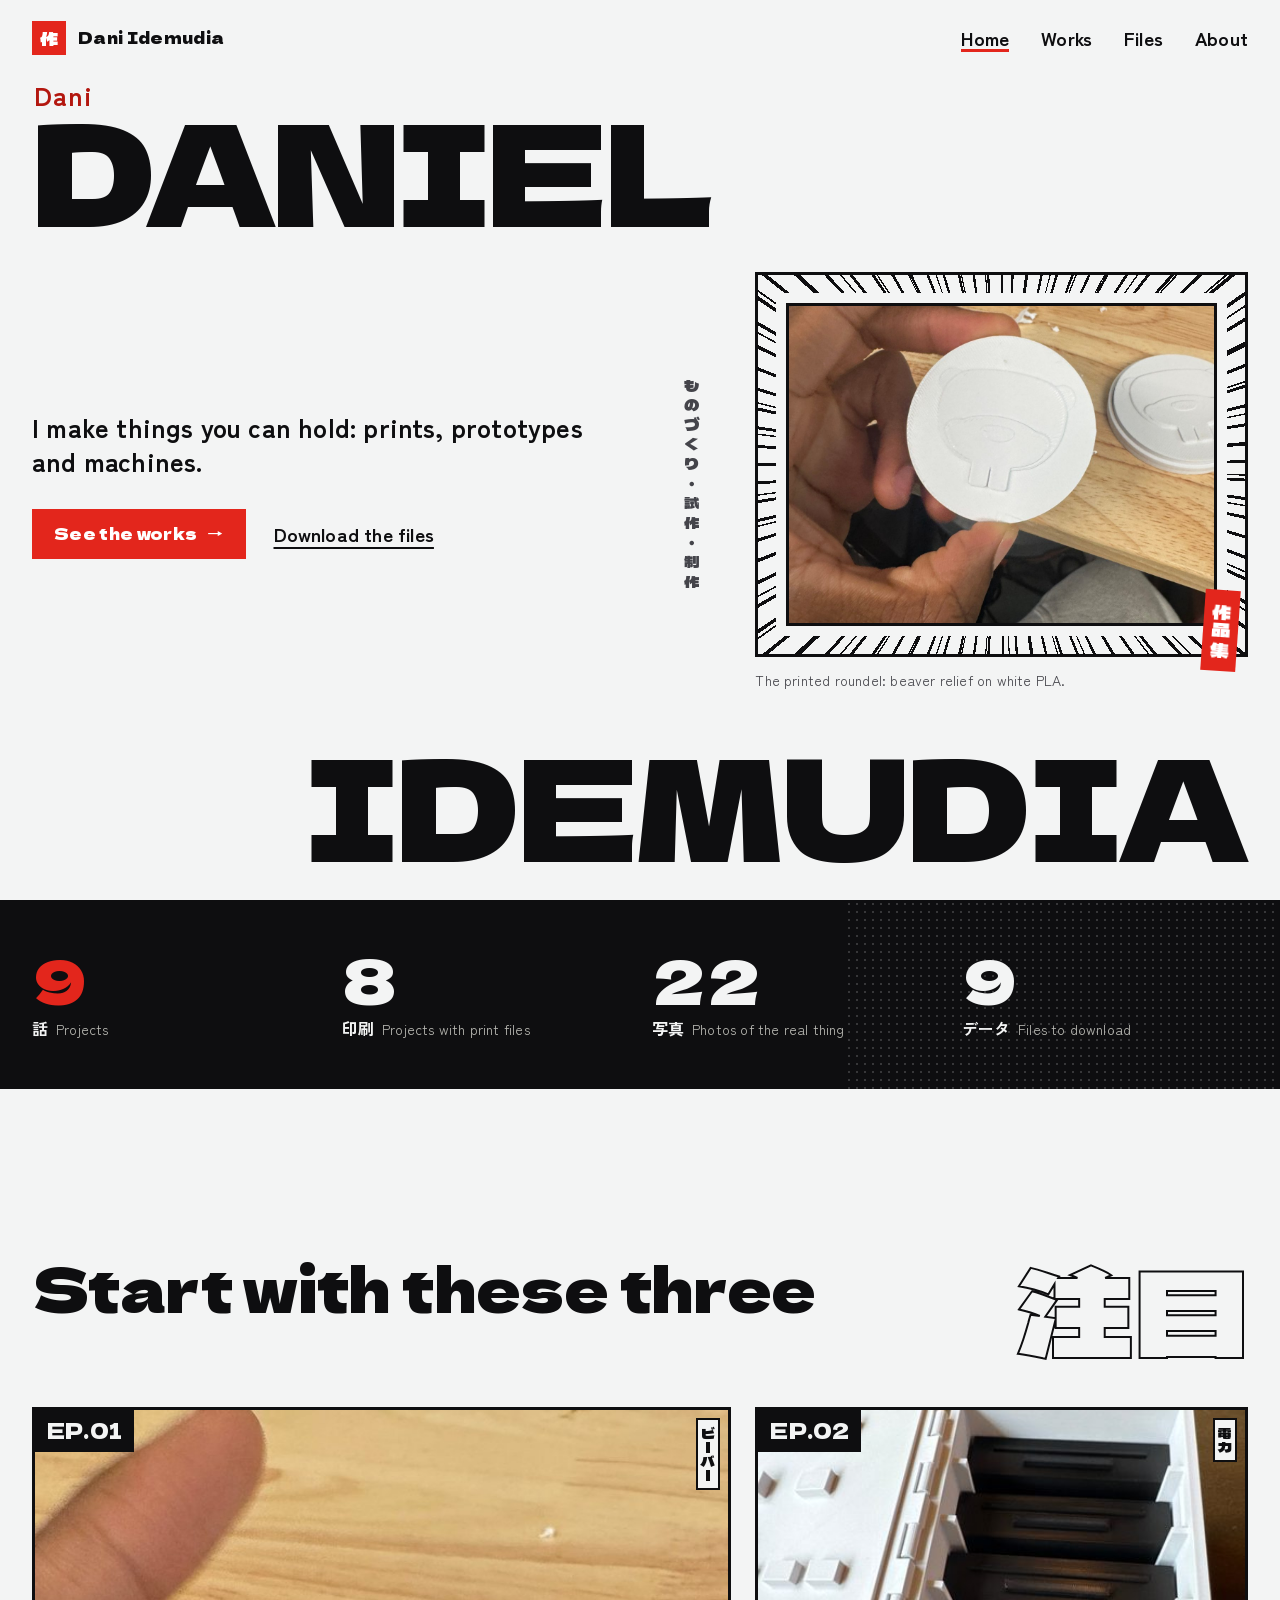
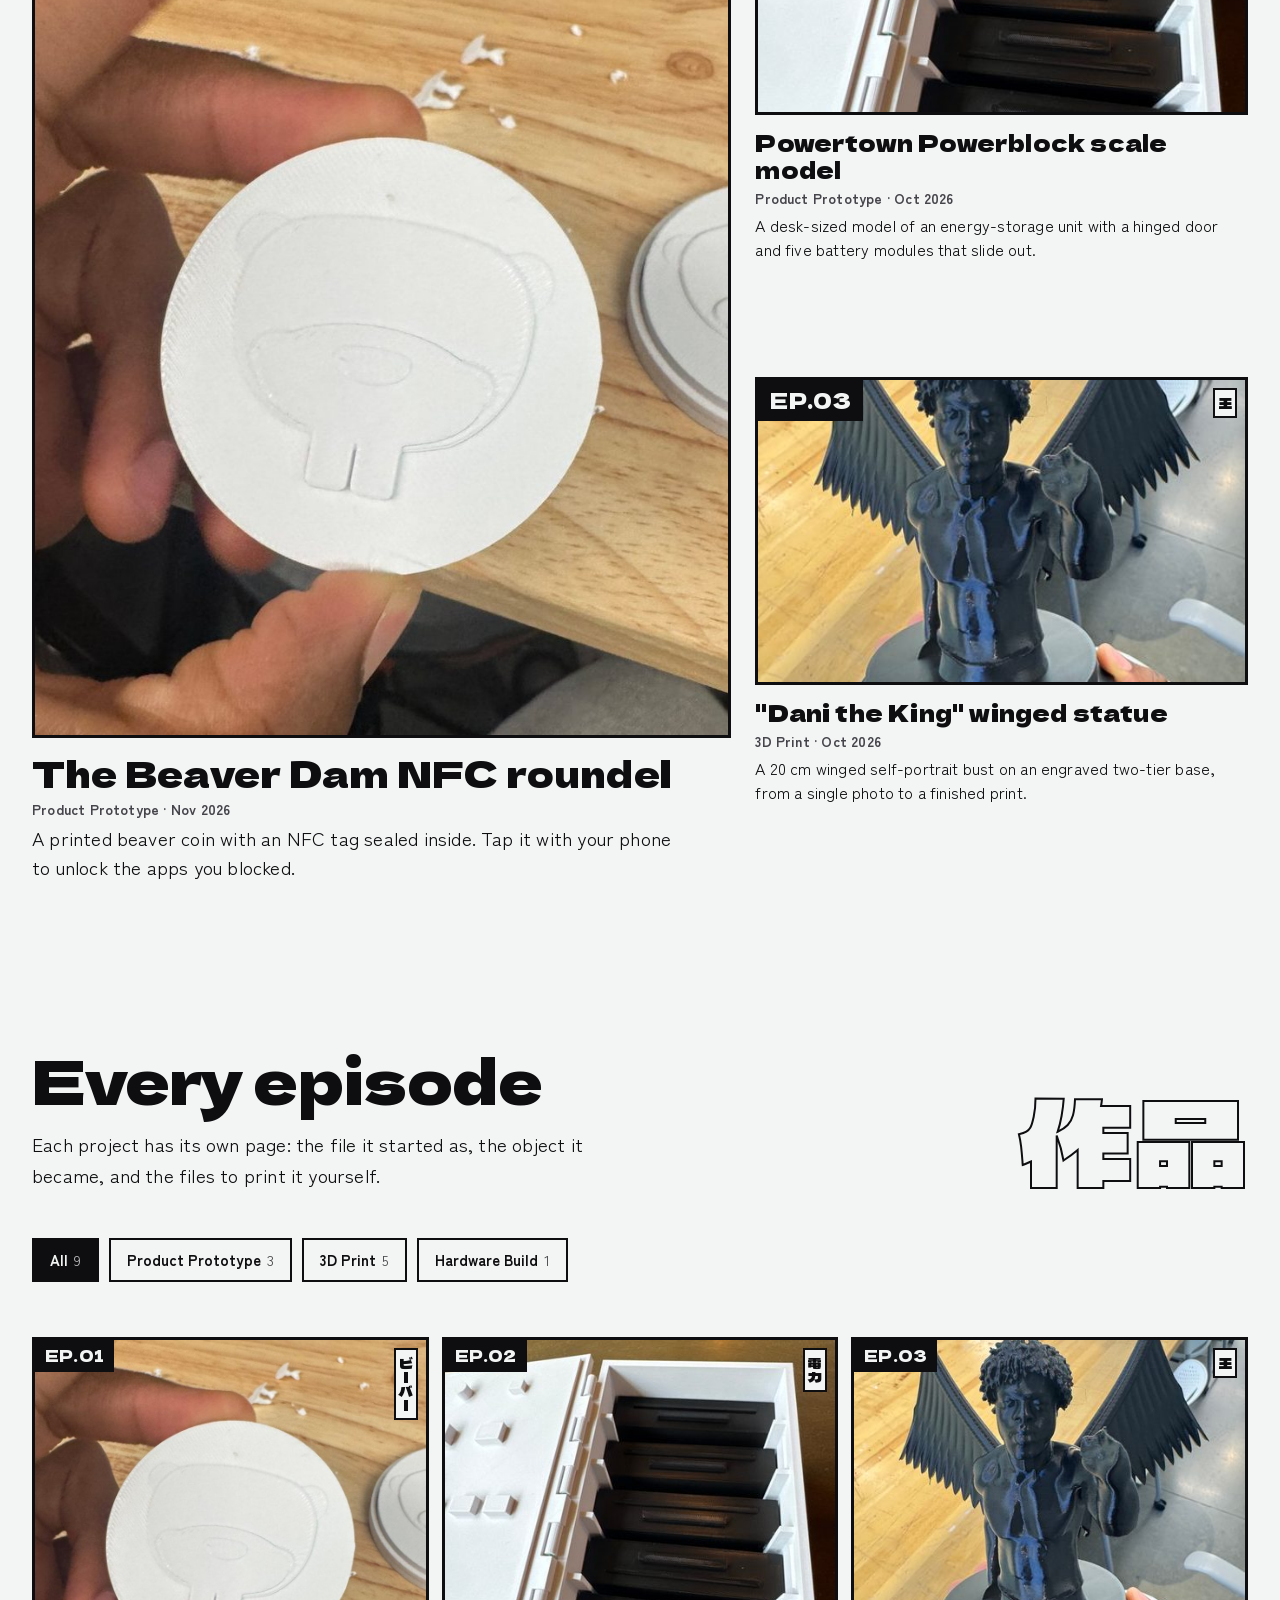
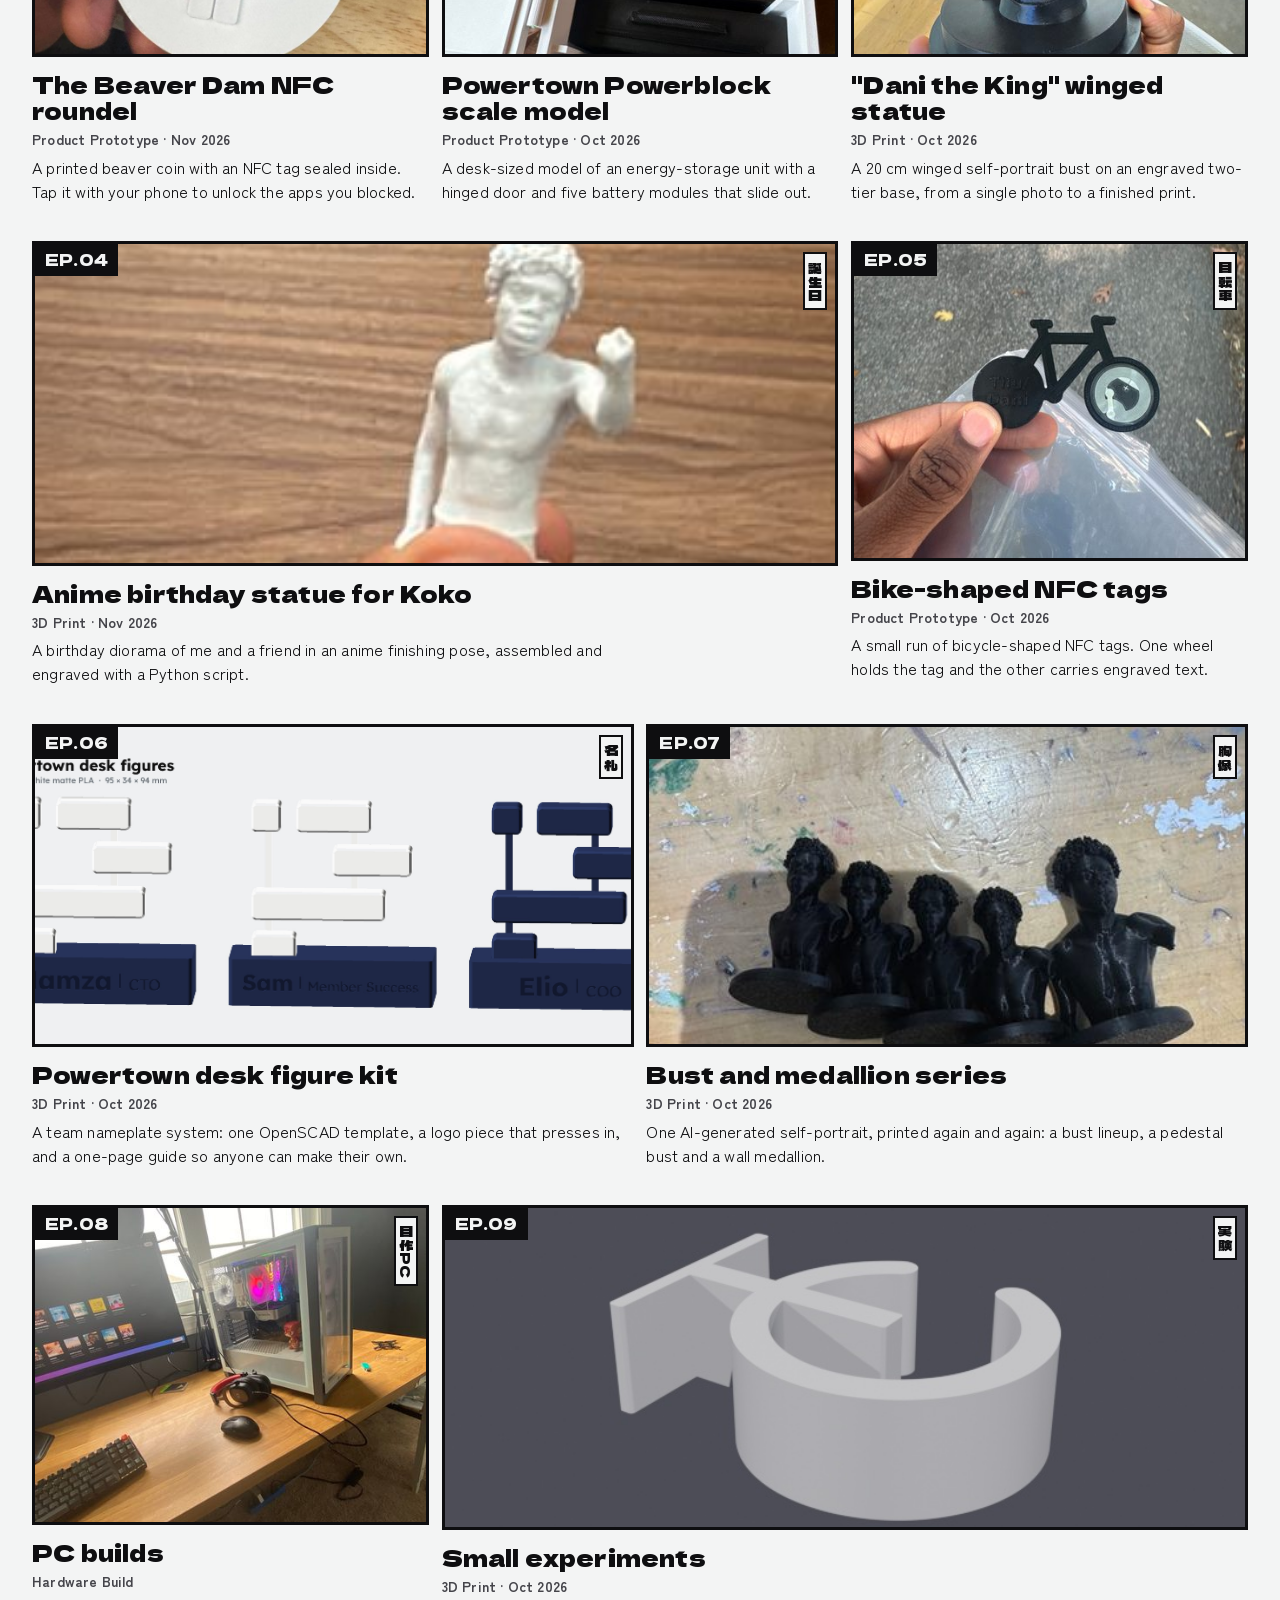
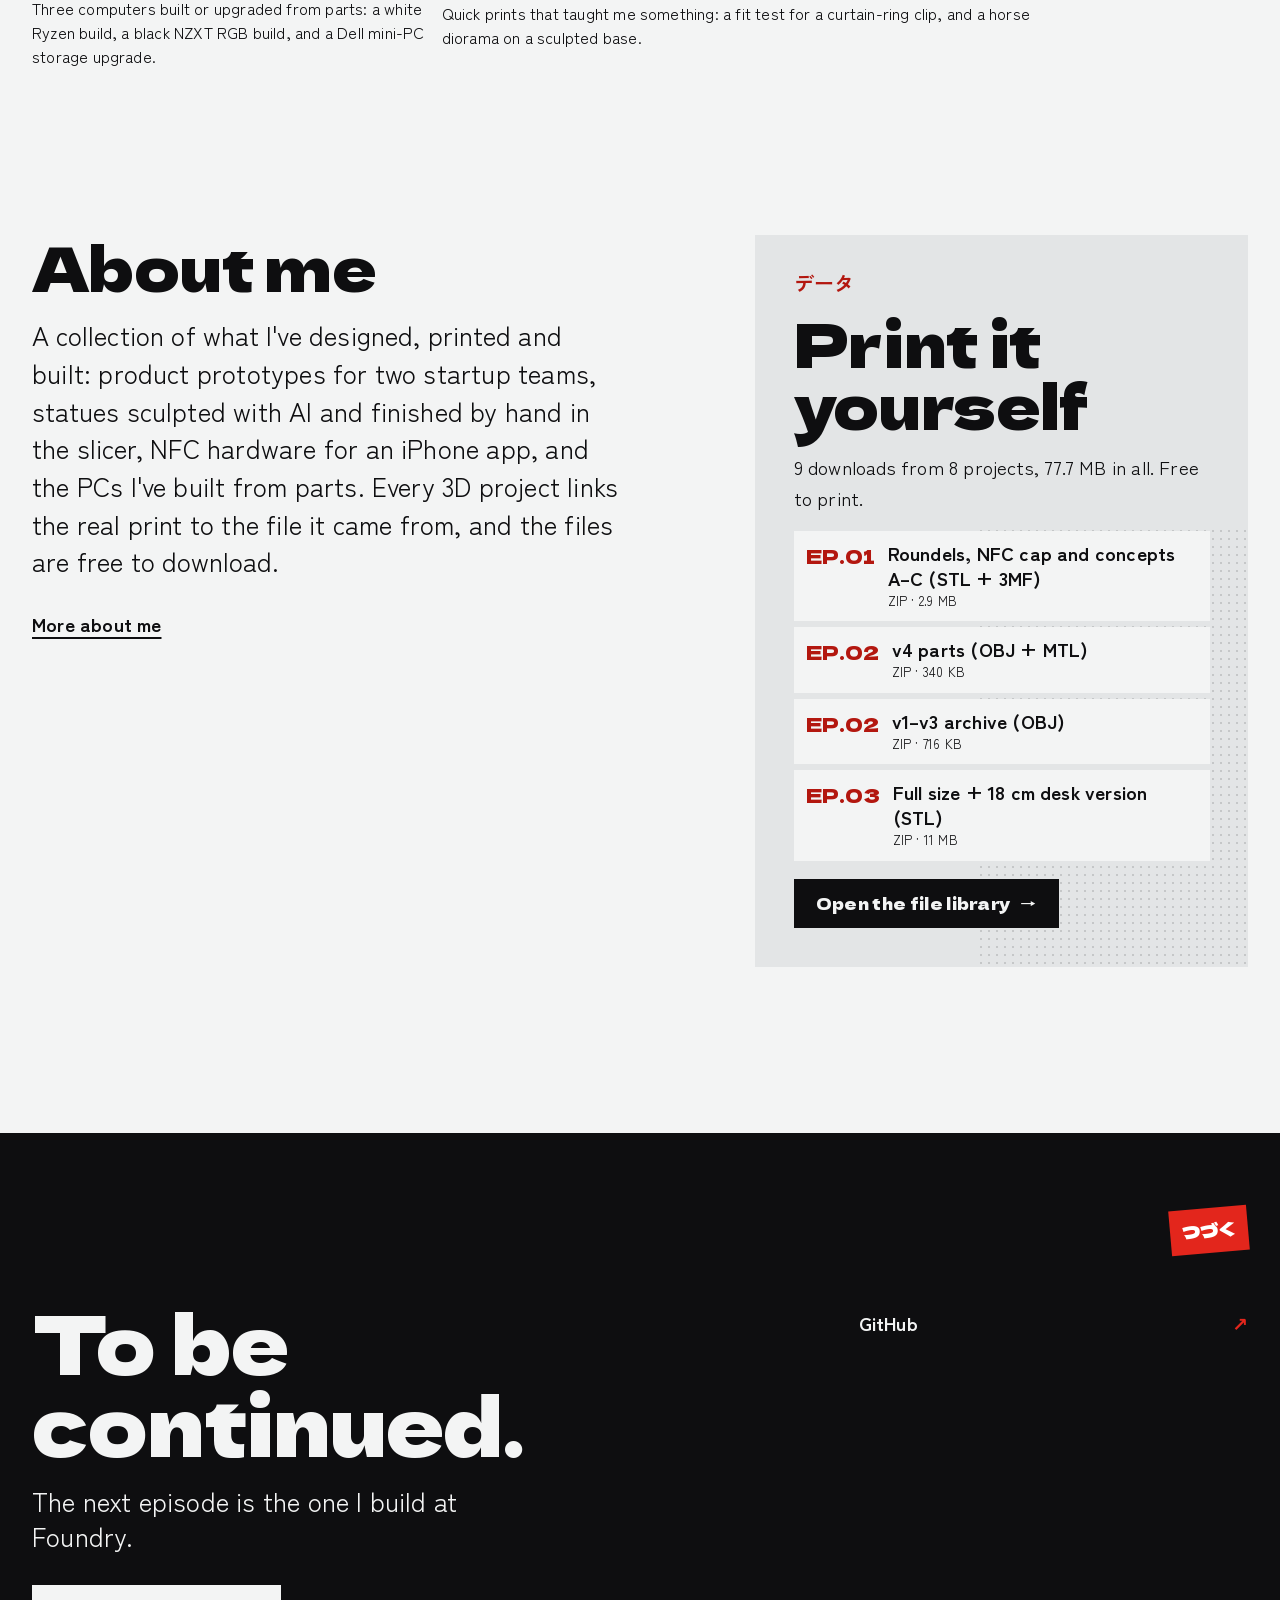
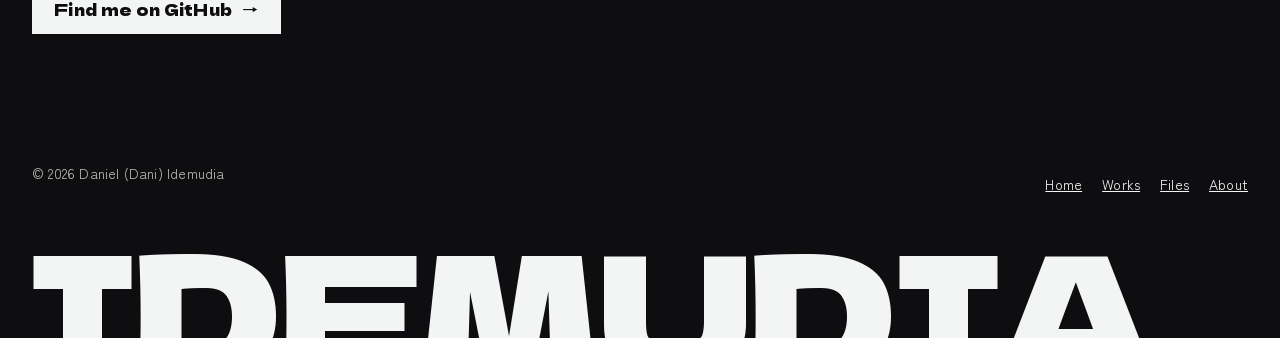
==== index.html @ a68eb62c "Publish Foundry portfolio site Co-Authored-By: Claude Opus 5.5 <noreply@anthropic.com>" ====
<!doctype html>
<html lang="en">
<head>
  <meta charset="utf-8">
  <meta name="viewport" content="width=device-width, initial-scale=1, viewport-fit=cover">
  <title>Dani Idemudia · Works</title>
  <meta name="description" content="Prototyping portfolio of Daniel (Dani) Idemudia: 3D prints, hardware builds and product prototypes, each shown from the file to the real object.">
  <meta property="og:title" content="Dani Idemudia · Works">
  <meta property="og:description" content="Prototyping portfolio of Daniel (Dani) Idemudia: 3D prints, hardware builds and product prototypes, each shown from the file to the real object.">
  <meta property="og:type" content="website">
  <meta name="theme-color" content="#0e0e10">
  <link rel="icon" href="data:image/svg+xml,%3Csvg xmlns='http://www.w3.org/2000/svg' viewBox='0 0 64 64'%3E%3Crect width='64' height='64' fill='%23e3261c'/%3E%3Ctext x='32' y='46' font-size='40' text-anchor='middle' fill='%23fff' font-family='sans-serif' font-weight='700'%3E%E4%BD%9C%3C/text%3E%3C/svg%3E">
  <link rel="preconnect" href="https://fonts.googleapis.com">
  <link rel="preconnect" href="https://fonts.gstatic.com" crossorigin>
  <link rel="stylesheet" href="https://fonts.googleapis.com/css2?family=Dela+Gothic+One&family=Zen+Kaku+Gothic+New:wght@400;700&display=swap">
  <link rel="stylesheet" href="styles.css">
  <script src="app.js" defer></script>
</head>
<body data-page="home">
  <a class="skip" href="#main">Skip to content</a>

  <header class="bar">
    <a class="bar-mark" href="./">
      <span class="bar-seal" aria-hidden="true" lang="ja">作</span>
      <span class="bar-name" data-bind="short-name">Dani Idemudia</span>
    </a>
    <nav class="bar-nav" aria-label="Main">
      <a href="./" aria-current="page">Home</a>
      <a href="./#works">Works</a>
      <a href="files.html">Files</a>
      <a href="about.html">About</a>
    </nav>
  </header>

  <main id="main">
    <section class="hero" aria-labelledby="hero-name">
      <h1 class="hero-name" id="hero-name">
        <span class="hero-line hero-line--a">Daniel (Dani)</span>
        <span class="hero-line hero-line--b">Idemudia</span>
      </h1>
      <div class="hero-stage">
        <div class="hero-copy">
          <p class="hero-tagline" data-bind="tagline">Prototyping portfolio.</p>
          <div class="hero-actions">
            <a class="btn" href="#works">See the works</a>
            <a class="link-arrow" href="files.html">Download the files</a>
          </div>
        </div>
        <p class="hero-vertical" aria-hidden="true" lang="ja">ものづくり・試作・制作</p>
        <figure class="hero-cover" hidden>
          <div class="hero-burst" aria-hidden="true"></div>
          <a class="hero-cover-frame" href="./"></a>
          <figcaption class="hero-cover-cap"></figcaption>
          <span class="hanko" aria-hidden="true" lang="ja">作品集</span>
        </figure>
      </div>
    </section>

    <section class="glance" aria-label="At a glance">
      <dl class="glance-list" data-bind="glance"></dl>
    </section>

    <section class="featured" aria-labelledby="featured-title">
      <div class="sec-head">
        <h2 class="sec-title" id="featured-title">Start with these three</h2>
        <p class="sec-jp" aria-hidden="true" lang="ja">注目</p>
      </div>
      <ol class="featured-grid" data-bind="featured"></ol>
    </section>

    <section class="works" id="works" aria-labelledby="works-title">
      <div class="sec-head">
        <h2 class="sec-title" id="works-title">Every episode</h2>
        <p class="sec-jp" aria-hidden="true" lang="ja">作品</p>
        <p class="sec-note">Each project has its own page: the file it started as, the object it became, and the files to print it yourself.</p>
      </div>
      <div class="chips" role="group" aria-label="Filter by category" data-bind="chips"></div>
      <p class="filter-status" role="status" aria-live="polite" data-bind="filter-status"></p>
      <ol class="cards" data-bind="cards"></ol>
      <noscript><p class="notice">This portfolio builds its pages from <a href="projects.json">projects.json</a> with a little JavaScript. Turn scripts on to see the work.</p></noscript>
    </section>

    <div class="teasers">
      <section class="about-teaser" aria-labelledby="about-teaser-title">
        <h2 class="sec-title" id="about-teaser-title">About me</h2>
        <p class="about-teaser-text" data-bind="intro"></p>
        <a class="link-arrow" href="about.html">More about me</a>
      </section>
      <section class="files-teaser" aria-labelledby="files-teaser-title">
        <p class="files-teaser-jp" aria-hidden="true" lang="ja">データ</p>
        <h2 class="sec-title" id="files-teaser-title">Print it yourself</h2>
        <p class="files-teaser-text" data-bind="files-summary">Every print file in one place, free to download.</p>
        <ul class="files-teaser-list" data-bind="files-sample"></ul>
        <a class="btn btn--ink" href="files.html">Open the file library</a>
      </section>
    </div>
  </main>

  <footer class="end" id="contact" aria-labelledby="end-title">
    <div class="end-top">
      <div class="end-invite">
        <h2 class="end-title" id="end-title">To be continued.</h2>
        <p class="end-line">The next episode is the one I build at Foundry.</p>
        <a class="btn btn--paper" href="about.html" data-bind="primary-contact">Say hello</a>
      </div>
      <ul class="end-links" data-bind="links"></ul>
      <span class="end-stamp" aria-hidden="true" lang="ja">つづく</span>
    </div>
    <div class="end-legal">
      <span data-bind="copyright">© Dani Idemudia</span>
      <nav class="end-nav" aria-label="Footer">
        <a href="./">Home</a>
        <a href="./#works">Works</a>
        <a href="files.html">Files</a>
        <a href="about.html">About</a>
      </nav>
    </div>
    <p class="end-name" aria-hidden="true" data-bind="end-name">IDEMUDIA</p>
  </footer>
</body>
</html>
---- styles.css ----
/* ==========================================================================
   Dani Idemudia · Works
   Manga title-card portfolio. Paper, ink, one vermilion.
   Plain CSS, no build step.
   ========================================================================== */

:root {
  color-scheme: light;

  /* Colour: one ground, one ink, one accent */
  --paper: #f3f4f4;
  --paper-2: #e3e5e6;
  --ink: #0e0e10;
  --ink-2: #44444a;
  --on-ink-2: #b9b9b3;
  --accent: #e3261c;
  --accent-deep: #b3170f;
  --on-accent: #ffffff;

  /* Type */
  --f-display: "Dela Gothic One", "Hiragino Sans", "Yu Gothic", "Noto Sans JP", system-ui, sans-serif;
  --f-text: "Zen Kaku Gothic New", "Hiragino Sans", "Yu Gothic", system-ui, -apple-system, "Segoe UI", Roboto, sans-serif;

  --s-small: 0.875rem;                                   /* 14px */
  --s-body: clamp(1.0625rem, 1rem + 0.25vw, 1.1875rem);  /* 17–19px */
  --s-lead: clamp(1.25rem, 1.1rem + 0.7vw, 1.625rem);    /* 20–26px */
  --s-head: clamp(2rem, 1.3rem + 3.2vw, 4rem);           /* 32–64px */
  --s-mono: clamp(3.5rem, 12.5vw, 15rem);                /* refined by app.js to fill the width */

  /* Space */
  --g: clamp(16px, 3vw, 32px);          /* the one pair of outer margins */
  --col-gap: clamp(12px, 2vw, 24px);
  --gutter: clamp(8px, 1vw, 14px);      /* manga panel gutter */
  --section: clamp(96px, 13vw, 200px);
  --frame: 3px solid var(--ink);
  --tone: radial-gradient(circle at center, var(--ink) 0 1.1px, transparent 1.6px) 0 0 / 7px 7px;

  --ease: cubic-bezier(.16, 1, .3, 1);
}

/* ---------- Reset ---------- */
*, *::before, *::after { box-sizing: border-box; }
html { -webkit-text-size-adjust: 100%; text-size-adjust: 100%; scroll-behavior: smooth; overflow-x: clip; }
body {
  margin: 0;
  overflow-x: clip;
  background: var(--paper);
  color: var(--ink);
  font-family: var(--f-text);
  font-size: var(--s-body);
  line-height: 1.6;
  letter-spacing: 0.01em;
  -webkit-font-smoothing: antialiased;
  text-rendering: optimizeLegibility;
}
img { display: block; max-width: 100%; height: auto; }
button { font: inherit; color: inherit; }
a { color: inherit; }
h1, h2, h3, p, figure, dl, dd, ol, ul { margin: 0; }
ol, ul { padding: 0; }
[hidden] { display: none !important; }
::selection { background: var(--accent); color: var(--on-accent); }
:focus-visible { outline: 3px solid var(--accent); outline-offset: 3px; }
:lang(ja) { font-family: var(--f-display); letter-spacing: 0; }
/* Small Japanese labels read better in the text face; Dela Gothic is for display sizes. */
.notes h2 span[lang], .story-title span[lang], .glance-item dt span[lang], .about-links-title span[lang],
.shot-tag span[lang], .gallery-title span[lang], .pager-home span[lang], .files-teaser-jp {
  font-family: var(--f-text); font-weight: 700;
}

.skip {
  position: absolute; left: var(--g); top: -100px; z-index: 50;
  background: var(--ink); color: var(--paper); padding: 12px 16px; text-decoration: none;
}
.skip:focus { top: 12px; }

/* ---------- Shared pieces ---------- */
.btn {
  display: inline-flex; align-items: center; justify-content: center; gap: 10px;
  min-height: 48px; padding: 12px 22px;
  background: var(--accent); color: var(--on-accent);
  font-family: var(--f-display); font-size: 1rem; letter-spacing: 0.02em;
  text-decoration: none; border: 0; cursor: pointer;
  transition: background-color .2s ease, transform .2s var(--ease);
}
.btn::after { content: "→"; font-family: var(--f-text); font-weight: 700; transition: transform .3s var(--ease); }
.btn:hover { background: var(--accent-deep); }
.btn:hover::after { transform: translateX(4px); }
.btn:active { transform: translateY(2px); }
.btn--paper { background: var(--paper); color: var(--ink); }
.btn--paper:hover { background: var(--accent); color: var(--on-accent); }

.link-arrow {
  display: inline-flex; align-items: center; min-height: 48px; gap: 8px;
  font-weight: 700; text-decoration: underline; text-decoration-thickness: 2px; text-underline-offset: 5px;
  transition: color .2s ease;
}
.link-arrow:hover { color: var(--accent-deep); }

/* ---------- Bar ---------- */
.bar {
  display: flex; align-items: center; justify-content: space-between; gap: 16px;
  padding: 16px var(--g);
}
.bar-mark { display: inline-flex; align-items: center; gap: 12px; text-decoration: none; min-height: 44px; }
.bar-seal {
  display: grid; place-items: center; width: 34px; height: 34px;
  background: var(--accent); color: var(--on-accent); font-size: 18px; line-height: 1;
  transition: transform .4s var(--ease);
}
.bar-mark:hover .bar-seal { transform: rotate(-8deg); }
.bar-name { font-family: var(--f-display); font-size: 1rem; letter-spacing: 0.02em; }
.bar-nav { display: flex; flex-wrap: wrap; justify-content: flex-end; gap: 0 clamp(14px, 3vw, 32px); }
.bar-nav a {
  position: relative; display: inline-flex; align-items: center; min-height: 44px;
  font-weight: 700; text-decoration: none;
}
.bar-nav a::after {
  content: ""; position: absolute; left: 0; right: 0; bottom: 8px; height: 3px; background: var(--accent);
  transform: scaleX(0); transform-origin: left; transition: transform .3s var(--ease);
}
.bar-nav a:hover::after, .bar-nav a[aria-current="page"]::after { transform: scaleX(1); }

/* ---------- Hero: the title card ---------- */
.hero {
  display: grid;
  grid-template-columns: repeat(12, minmax(0, 1fr));
  grid-template-rows: auto 1fr auto;
  column-gap: var(--col-gap);
  padding: 0 var(--g) clamp(24px, 3vw, 40px);
  min-height: calc(100svh - 76px);
  position: relative;
}
.hero-name {
  grid-column: 1 / -1;
  grid-row: 1 / 4;
  display: grid;
  grid-template-rows: subgrid;
  pointer-events: none;
  font-family: var(--f-display);
  font-weight: 400;
  font-size: var(--s-mono);
  line-height: 0.86;
  letter-spacing: -0.02em;
  text-transform: uppercase;
  white-space: nowrap;
}
.hero-line { display: block; width: max-content; }
.hero-line--a { grid-row: 1; justify-self: start; align-self: start; }
.hero-line--b { grid-row: 3; justify-self: end; align-self: end; }
/* furigana: the nickname rides above the given name, like a reading aid in manga */
.hero-name { padding-top: calc(var(--s-lead) * 1.2); }
.hero-name ruby { position: relative; display: inline-block; }
.hero-name rt {
  position: absolute; left: 0.06em; top: 0.02em; transform: translateY(-100%);
  font-family: var(--f-text); font-weight: 700; font-size: var(--s-lead);
  letter-spacing: 0.04em; text-transform: none; color: var(--accent-deep);
  line-height: 1;
}

.hero-stage {
  grid-column: 1 / -1;
  grid-row: 2;
  display: grid;
  grid-template-columns: subgrid;
  align-items: center;
  padding-block: clamp(16px, 2vw, 28px);
  position: relative;
  z-index: 1;
}
.hero-copy { grid-column: 1 / 7; display: grid; gap: 24px; align-content: center; max-width: 36rem; }
.hero-tagline { font-size: var(--s-lead); line-height: 1.3; font-weight: 700; }
.hero-intro { max-width: 34rem; }
.hero-intro:empty { display: none; }
.hero-actions { display: flex; flex-wrap: wrap; align-items: center; gap: 12px 28px; margin-top: 8px; }

.hero-vertical {
  grid-column: 7 / 8;
  justify-self: center;
  writing-mode: vertical-rl;
  font-size: clamp(14px, 1.2vw, 18px);
  letter-spacing: 0.3em;
  color: var(--ink-2);
}

.hero-cover { grid-column: 8 / 13; position: relative; margin-bottom: 40px; padding: clamp(18px, 2.4vw, 32px); max-width: calc(38svh * 4 / 3 + 64px); justify-self: end; width: 100%; }
.hero-burst {
  position: absolute; inset: 0;
  border: var(--frame);
  background:
    radial-gradient(circle at 50% 50%, var(--paper) 0 38%, transparent 38.2%),
    repeating-conic-gradient(from 3deg at 50% 50%, var(--ink) 0 0.7deg, transparent 0.7deg 4.3deg),
    repeating-conic-gradient(from 0deg at 50% 50%, var(--ink) 0 0.35deg, transparent 0.35deg 7.1deg),
    var(--paper);
}
.hero-cover-frame {
  position: relative; display: block; width: 100%; padding: 0; margin: 0;
  border: var(--frame); outline: 10px solid var(--paper);
  background: var(--paper-2); cursor: zoom-in; overflow: hidden;
  aspect-ratio: 4 / 3;
}
.hero-cover-frame img { width: 100%; height: 100%; object-fit: cover; animation: drift 18s ease-in-out infinite alternate; }
@keyframes drift { from { transform: scale(1); } to { transform: scale(1.06) translate(-1%, -1%); } }
.hero-cover-cap {
  position: absolute; left: 0; top: 100%; margin-top: 10px; max-width: calc(100% - 48px); font-size: var(--s-small); color: var(--ink-2);
  background: var(--paper); display: inline-block; padding: 2px 8px 2px 0;
}
.hanko {
  position: absolute; right: 10px; bottom: -14px;
  writing-mode: vertical-rl;
  background: var(--accent); color: var(--on-accent);
  padding: 12px 8px; font-size: clamp(16px, 1.5vw, 22px); line-height: 1;
  transform: rotate(4deg);
}

/* ---------- At a glance ---------- */
.glance { background: var(--ink); color: var(--paper); padding: clamp(28px, 4vw, 48px) var(--g); position: relative; overflow: hidden; }
.glance::after {
  content: ""; position: absolute; right: 0; top: 0; bottom: 0; width: 34%;
  background: radial-gradient(circle at center, var(--paper) 0 1px, transparent 1.5px) 0 0 / 8px 8px;
  opacity: .18; pointer-events: none;
}
.glance-list { position: relative; z-index: 1; display: grid; grid-template-columns: repeat(4, minmax(0, 1fr)); gap: 24px var(--col-gap); }
.glance-item { display: flex; flex-direction: column-reverse; justify-content: flex-end; gap: 6px; }
.glance-item dd { font-family: var(--f-display); font-size: var(--s-head); line-height: 1; font-variant-numeric: tabular-nums; }
.glance-item:first-child dd { color: var(--accent); }
.glance-item dt { font-size: var(--s-small); color: var(--on-ink-2); }
.glance-item dt span[lang] { color: var(--paper); margin-right: 8px; font-size: 1rem; }

/* ---------- Section heads (home, library, about) ---------- */
.featured, .works { padding: var(--section) var(--g) 0; }
.sec-head {
  display: grid; grid-template-columns: repeat(12, minmax(0, 1fr)); column-gap: var(--col-gap);
  align-items: end; margin-bottom: clamp(28px, 4vw, 48px);
}
.sec-title { grid-column: 1 / 9; grid-row: 1; font-family: var(--f-display); font-weight: 400; font-size: var(--s-head); line-height: 1; letter-spacing: -0.01em; }
.sec-note { grid-column: 1 / 7; grid-row: 2; margin-top: 20px; max-width: 38rem; }
.sec-jp {
  grid-column: 9 / 13; grid-row: 1 / 3; justify-self: end;
  font-size: clamp(3.5rem, 9vw, 8.5rem); line-height: .9;
  color: transparent; -webkit-text-stroke: 2px var(--ink);
}

.chips { display: flex; flex-wrap: wrap; gap: 10px; margin-bottom: 14px; }
.chip {
  min-height: 44px; padding: 8px 16px;
  background: var(--paper); border: 2px solid var(--ink); cursor: pointer;
  font-weight: 700; font-size: 0.9375rem; line-height: 1.2;
  transition: background-color .2s ease, color .2s ease, transform .2s var(--ease);
}
.chip:hover { background: var(--paper-2); }
.chip:active { transform: translateY(2px); }
.chip[aria-pressed="true"] { background: var(--ink); color: var(--paper); }
.chip-count { font-weight: 400; margin-left: 6px; opacity: .75; }
.filter-status { min-height: 1.6em; font-size: var(--s-small); color: var(--ink-2); margin-bottom: 18px; }

/* ---------- Cards: a manga page of unequal panels, every row full (spans set by app.js) ---------- */
.cards {
  list-style: none;
  display: grid; grid-template-columns: repeat(6, minmax(0, 1fr));
  gap: clamp(28px, 3vw, 40px) var(--gutter);
}
.cards > li { grid-column: span var(--c, 2); min-width: 0; }
.card-link { display: grid; gap: 14px; height: 100%; align-content: start; text-decoration: none; color: var(--ink); }
.card-frame {
  position: relative; display: block; overflow: hidden;
  border: var(--frame); background: var(--paper-2);
  aspect-ratio: calc(var(--c, 2) * 0.62) / 1;     /* equal heights across a row */
}
.card-frame img { width: 100%; height: 100%; object-fit: cover; transition: transform .6s var(--ease); }
.card-link:hover .card-frame img, .card-link:focus-visible .card-frame img { transform: scale(1.05); }
.card-ep {
  position: absolute; left: 0; top: 0; z-index: 1;
  background: var(--ink); color: var(--paper);
  font-family: var(--f-display); font-size: clamp(14px, 1.2vw, 18px); line-height: 1;
  padding: 8px 10px 9px;
  transition: background-color .2s ease;
}
.card-link:hover .card-ep, .card-link:focus-visible .card-ep { background: var(--accent); }
.card-jp {
  position: absolute; right: 8px; top: 8px; z-index: 1; writing-mode: vertical-rl;
  background: var(--paper); border: 2px solid var(--ink); padding: 6px 3px; font-size: 14px; line-height: 1;
}
.card-body { display: grid; gap: 4px; }
.card-title {
  font-family: var(--f-display); font-size: clamp(1.125rem, 0.9rem + 0.7vw, 1.5rem); line-height: 1.15;
  text-decoration: underline; text-decoration-color: transparent; text-decoration-thickness: 3px; text-underline-offset: 4px;
  transition: text-decoration-color .2s ease;
}
.card-link:hover .card-title { text-decoration-color: var(--accent); }
.card-meta { font-size: var(--s-small); color: var(--ink-2); font-weight: 700; }
.card-sum { font-size: 1rem; line-height: 1.5; max-width: 40rem; }

/* Featured: one tall panel and two stacked beside it */
.featured-grid {
  list-style: none;
  display: grid; grid-template-columns: repeat(12, minmax(0, 1fr)); grid-template-rows: auto auto;
  gap: clamp(28px, 3vw, 40px) var(--col-gap);
}
.feature--1 { grid-column: 1 / 8; grid-row: 1 / 3; }
.feature--2, .feature--3 { grid-column: 8 / 13; }
.feature .card-frame { aspect-ratio: 16 / 10; }
.feature--1 .card-link { grid-template-rows: 1fr auto; }
.feature--1 .card-frame { aspect-ratio: auto; min-height: 320px; height: 100%; }
.feature--1 .card-title { font-size: clamp(1.5rem, 1rem + 1.6vw, 2.5rem); }
.feature--1 .card-sum { font-size: var(--s-body); }
.feature .card-ep { font-size: clamp(16px, 1.6vw, 24px); padding: 10px 12px 11px; }

/* Gallery panels (project pages) */
.panels {
  list-style: none;
  display: grid;
  grid-template-columns: repeat(6, minmax(0, 1fr));
  grid-auto-rows: clamp(150px, 16vw, 240px);
  grid-auto-flow: dense;
  gap: var(--gutter);
}
.panels > li { grid-column: span var(--c, 2); grid-row: span var(--r, 1); min-width: 0; }
.tile img { width: 100%; height: 100%; object-fit: cover; transition: transform .6s var(--ease); }
.tile:hover img, .tile:focus-visible img { transform: scale(1.05); }

/* Missing image: a tone panel with the alt text, so a broken path never shows a broken icon */
.is-missing { background: var(--tone), var(--paper-2) !important; display: grid; place-items: center; }
.is-missing img { display: none; }
.missing-note {
  max-width: 80%; background: var(--paper); border: 2px solid var(--ink);
  padding: 6px 10px; font-size: 13px; line-height: 1.35; text-align: center;
}

/* ---------- Chapters ---------- */
.work { padding-bottom: var(--section); }
.chapter { padding: 0 var(--g); }
.crumb { padding: 4px var(--g) 20px; font-size: var(--s-small); color: var(--ink-2); }
.crumb a { color: var(--ink); font-weight: 700; }
.crumb a:hover { color: var(--accent-deep); }

.ch-head {
  margin-inline: calc(var(--g) * -1);
  padding: clamp(36px, 6vw, 80px) var(--g);
  background: var(--ink); color: var(--paper);
  display: grid; grid-template-columns: repeat(12, minmax(0, 1fr)); column-gap: var(--col-gap);
  position: relative; overflow: hidden;
}
/* speed lines streaking in from the right */
.ch-head::before {
  content: ""; position: absolute; inset: 0 0 0 45%;
  background:
    repeating-linear-gradient(180deg, transparent 0 11px, rgba(244,244,241,.10) 11px 12px, transparent 12px 19px, rgba(244,244,241,.06) 19px 21px, transparent 21px 37px);
  -webkit-mask: linear-gradient(90deg, transparent, #000 60%);
          mask: linear-gradient(90deg, transparent, #000 60%);
  pointer-events: none;
}
.ch-ep {
  grid-column: 1 / 10; position: relative;
  font-family: var(--f-display); font-size: clamp(3.5rem, 9vw, 8.5rem); line-height: .9; color: var(--accent);
  font-variant-numeric: tabular-nums;
}
.ch-ep span { font-size: .42em; vertical-align: .9em; margin-right: .08em; color: var(--paper); }
.ch-title {
  grid-column: 1 / 11; position: relative; margin-top: clamp(14px, 2vw, 24px);
  font-family: var(--f-display); font-weight: 400; font-size: clamp(1.625rem, 0.9rem + 3vw, 3.5rem); line-height: 1.05; letter-spacing: -0.01em;
  text-wrap: balance;
}
.ch-jp {
  grid-column: 11 / 13; grid-row: 1 / 4; justify-self: end; align-self: start; position: relative;
  writing-mode: vertical-rl; font-size: clamp(3.5rem, 8vw, 8rem); line-height: 1;
  color: transparent; -webkit-text-stroke: 1.5px var(--paper);
}
.ch-meta {
  grid-column: 1 / 11; position: relative; margin-top: clamp(24px, 3vw, 36px);
  display: flex; flex-wrap: wrap; gap: 12px clamp(24px, 4vw, 56px);
}
.ch-meta div { display: grid; gap: 2px; }
.ch-meta dt { font-size: var(--s-small); color: var(--on-ink-2); }
.ch-meta dd { font-weight: 700; }

.ch-summary {
  max-width: 44rem; margin-top: clamp(36px, 5vw, 64px);
  font-size: var(--s-lead); line-height: 1.4; font-weight: 700;
}

/* The file → the real print */
.compare {
  margin-top: clamp(36px, 5vw, 64px);
  display: grid; grid-template-columns: minmax(0, 5fr) minmax(48px, 1.2fr) minmax(0, 6fr);
  align-items: center; gap: var(--col-gap);
}
.compare--single { grid-template-columns: minmax(0, 1fr); }
.compare--single .shot { max-width: 60rem; }
.shot { position: relative; }
.shot-frame {
  display: block; width: 100%; padding: 0; margin: 0; cursor: zoom-in;
  border: var(--frame); background: var(--paper-2); overflow: hidden; aspect-ratio: 4 / 3;
}
.shot-frame img { width: 100%; height: 100%; object-fit: cover; transition: transform .6s var(--ease); }
.shot-frame:hover img { transform: scale(1.04); }
.shot--file .shot-frame { background: var(--paper-2); }
.shot-tag {
  position: absolute; left: -6px; top: -16px; z-index: 1;
  font-family: var(--f-display); font-size: clamp(14px, 1.2vw, 17px); line-height: 1;
  padding: 9px 12px 10px; background: var(--ink); color: var(--paper);
}
.shot--print .shot-tag { background: var(--accent); color: var(--on-accent); }
.shot-tag span[lang] { margin-right: 8px; }
.shot figcaption { margin-top: 12px; font-size: var(--s-small); color: var(--ink-2); }
.compare-arrow { width: 100%; max-width: 120px; justify-self: center; }
.compare-arrow svg { width: 100%; height: auto; overflow: visible; }
.compare-arrow .ar-line { stroke: var(--ink); stroke-width: 3; stroke-linecap: square; }
.compare-arrow .ar-head { fill: var(--accent); }
.compare-arrow p { text-align: center; font-size: 13px; color: var(--ink-2); margin-top: 6px; }

/* Story + notes */
.ch-body {
  margin-top: clamp(48px, 7vw, 96px);
  display: grid; grid-template-columns: repeat(12, minmax(0, 1fr)); column-gap: var(--col-gap); row-gap: 48px;
}
.story { grid-column: 1 / 8; display: grid; gap: 1.1em; max-width: 40rem; align-content: start; }
.notes { grid-column: 9 / 13; display: grid; gap: 36px; align-content: start; }
.notes h2, .story-title { font-size: 1.0625rem; font-weight: 700; margin-bottom: 12px; display: flex; align-items: baseline; gap: 10px; }
.story-title { margin-bottom: 4px; }
.notes h2 span[lang], .story-title span[lang] { color: var(--accent-deep); font-size: 1rem; }
.highlights { list-style: none; display: grid; gap: 10px; }
.highlights li { position: relative; padding-left: 22px; }
.highlights li::before { content: ""; position: absolute; left: 0; top: .62em; width: 10px; height: 10px; background: var(--accent); }
.tools { list-style: none; display: flex; flex-wrap: wrap; gap: 8px; }
.tools li { background: var(--paper-2); padding: 4px 10px; font-size: 0.9375rem; }
.files { list-style: none; display: grid; gap: 8px; }
.file {
  display: grid; grid-template-columns: minmax(0, 1fr) auto; align-items: center; gap: 2px 16px;
  min-height: 56px; padding: 10px 14px; text-decoration: none;
  background: var(--ink); color: var(--paper);
  transition: background-color .2s ease, transform .2s var(--ease);
}
.file:hover { background: var(--accent); color: var(--on-accent); }
.file:active { transform: translateY(2px); }
.file-label { font-weight: 700; line-height: 1.3; overflow-wrap: anywhere; }
.file-meta { grid-column: 1; font-size: 13px; opacity: .8; }
.file-icon { grid-column: 2; grid-row: 1 / 3; width: 22px; height: 22px; }
.file-icon path { fill: none; stroke: currentColor; stroke-width: 2.5; stroke-linecap: square; }

/* Galleries: the real print, the file */
.gallery { margin-top: clamp(64px, 9vw, 128px); }
.gallery-head { display: flex; flex-wrap: wrap; align-items: baseline; gap: 8px 20px; margin-bottom: 20px; }
.gallery-title {
  display: inline-flex; align-items: baseline; gap: 10px;
  font-family: var(--f-display); font-weight: 400; font-size: clamp(1.375rem, 1rem + 1.4vw, 2.25rem); line-height: 1.1;
  background: var(--accent); color: var(--on-accent); padding: 8px 14px 10px;
}
.gallery--file .gallery-title { background: var(--ink); color: var(--paper); }
.gallery-title span[lang] { font-size: .6em; }
.gallery-note { color: var(--ink-2); font-size: var(--s-small); }
.tile {
  position: relative; display: block; width: 100%; height: 100%; padding: 0; margin: 0;
  border: var(--frame); background: var(--paper-2); overflow: hidden; cursor: zoom-in;
}

/* Prev / next */
.pager {
  margin: clamp(80px, 10vw, 144px) var(--g) 0;
  display: grid; grid-template-columns: 1fr auto 1fr; align-items: stretch; gap: var(--gutter);
}
.pager-link {
  display: grid; gap: 6px; align-content: center; min-height: 112px; padding: 18px 22px;
  background: var(--ink); color: var(--paper); text-decoration: none;
  transition: background-color .2s ease, transform .2s var(--ease);
}
.pager-link--next { text-align: right; }
.pager-link:hover { background: var(--accent); }
.pager-link:active { transform: translateY(2px); }
.pager-link--empty { background: transparent; }
.pager-dir { font-family: var(--f-display); font-size: clamp(1.25rem, 1rem + 1vw, 2rem); line-height: 1; }
.pager-title { font-weight: 700; line-height: 1.3; }
.pager-home {
  display: grid; place-items: center; align-content: center; gap: 6px; padding: 12px 22px; min-height: 112px;
  border: var(--frame); text-decoration: none; font-weight: 700; text-align: center;
  transition: background-color .2s ease;
}
.pager-home span[lang] { font-size: 1.5rem; line-height: 1; color: var(--accent-deep); }
.pager-home:hover { background: var(--paper-2); }

/* Unknown episode */
.lost { padding: clamp(32px, 6vw, 96px) var(--g) var(--section); position: relative; overflow: hidden; }
.lost-jp {
  font-size: clamp(5rem, 18vw, 16rem); line-height: .9;
  color: transparent; -webkit-text-stroke: 2px var(--ink);
}
.lost-title { margin-top: 20px; font-family: var(--f-display); font-weight: 400; font-size: var(--s-head); line-height: 1.05; max-width: 22ch; }
.lost-text { margin: 20px 0 28px; font-size: var(--s-lead); max-width: 36rem; }
.lost-list { list-style: none; margin-top: clamp(48px, 6vw, 80px); display: grid; grid-template-columns: repeat(auto-fill, minmax(min(100%, 260px), 1fr)); gap: 8px var(--col-gap); }
.lost-list a { display: flex; gap: 12px; align-items: baseline; min-height: 44px; padding: 8px 0; font-weight: 700; text-decoration: none; }
.lost-list a span { font-family: var(--f-display); color: var(--accent-deep); }
.lost-list a:hover { color: var(--accent-deep); }

/* ---------- Page heads (files, about) ---------- */
.page-head {
  padding: clamp(24px, 4vw, 56px) var(--g) clamp(40px, 6vw, 80px);
  display: grid; grid-template-columns: repeat(12, minmax(0, 1fr)); column-gap: var(--col-gap); align-items: end;
}
.page-title { grid-column: 1 / 10; grid-row: 1; font-family: var(--f-display); font-weight: 400; font-size: clamp(2.5rem, 1.2rem + 6vw, 7rem); line-height: .95; letter-spacing: -0.02em; }
.page-jp { grid-column: 10 / 13; grid-row: 1 / 3; justify-self: end; writing-mode: vertical-rl; font-size: clamp(2.5rem, 5vw, 4.5rem); line-height: 1; color: var(--accent); }
.page-lead { grid-column: 1 / 8; grid-row: 2; margin-top: 24px; font-size: var(--s-lead); line-height: 1.4; font-weight: 700; max-width: 40rem; }

/* File library */
.library { padding-bottom: var(--section); }
.library-groups { padding: 0 var(--g); display: grid; gap: clamp(40px, 5vw, 64px); }
.lib-group {
  display: grid; grid-template-columns: repeat(12, minmax(0, 1fr)); column-gap: var(--col-gap); row-gap: 16px;
  align-items: start; padding-top: clamp(24px, 3vw, 36px);
  border-top: 6px solid var(--ink);
}
.lib-cover { grid-column: 1 / 4; grid-row: 1 / 3; position: relative; display: block; aspect-ratio: 4 / 3; border: var(--frame); overflow: hidden; background: var(--paper-2); }
.lib-cover img { width: 100%; height: 100%; object-fit: cover; transition: transform .6s var(--ease); }
.lib-group:hover .lib-cover img { transform: scale(1.05); }
.lib-text { grid-column: 4 / 8; }
.lib-title { font-family: var(--f-display); font-weight: 400; font-size: clamp(1.25rem, 1rem + 0.8vw, 1.875rem); line-height: 1.1; text-wrap: balance; }
.lib-title a { text-decoration: none; }
.lib-title a:hover { color: var(--accent-deep); text-decoration: underline; text-decoration-thickness: 3px; text-underline-offset: 4px; }
.lib-meta { margin-top: 8px; font-size: var(--s-small); color: var(--ink-2); font-weight: 700; }
.lib-files { grid-column: 8 / 13; grid-row: 1 / 3; }

/* Home teasers: about + files */
.teasers {
  padding: var(--section) var(--g) var(--section);
  display: grid; grid-template-columns: repeat(12, minmax(0, 1fr)); column-gap: var(--col-gap); row-gap: 64px;
}
.about-teaser .sec-title, .files-teaser .sec-title { grid-column: auto; grid-row: auto; padding-right: 0; }
.files-teaser .btn { max-width: 100%; }
.about-teaser { grid-column: 1 / 7; display: grid; gap: 20px; align-content: start; justify-items: start; }
.about-teaser-text { font-size: var(--s-lead); line-height: 1.45; max-width: 38rem; }
.files-teaser {
  grid-column: 8 / 13; position: relative; display: grid; gap: 18px; align-content: start; justify-items: start;
  background: var(--paper-2); padding: clamp(24px, 3vw, 40px); overflow: hidden;
}
.files-teaser::before {
  content: ""; position: absolute; right: 0; bottom: 0; width: 55%; height: 60%;
  background: radial-gradient(circle at center, var(--ink) 0 1px, transparent 1.5px) 0 0 / 8px 8px;
  opacity: .14; pointer-events: none;
}
.files-teaser > * { position: relative; }
.files-teaser-jp { font-size: 1.25rem; color: var(--accent-deep); line-height: 1; }
.files-teaser-text { max-width: 30rem; }
.files-teaser-list { list-style: none; width: 100%; display: grid; gap: 6px; }
.files-teaser-list a {
  display: grid; grid-template-columns: auto minmax(0, 1fr); column-gap: 12px; padding: 10px 12px;
  background: var(--paper); text-decoration: none; transition: background-color .2s ease, color .2s ease;
}
.files-teaser-list a:hover { background: var(--ink); color: var(--paper); }
.fts-ep { font-family: var(--f-display); grid-row: 1 / 3; color: var(--accent-deep); }
.files-teaser-list a:hover .fts-ep { color: var(--accent); }
.fts-label { font-weight: 700; line-height: 1.3; overflow-wrap: anywhere; }
.fts-meta { font-size: 13px; }
.btn--ink { background: var(--ink); color: var(--paper); }
.btn--ink:hover { background: var(--accent); color: var(--on-accent); }

/* About page */
.about { padding-bottom: 0; }
.about-work { padding: 0 var(--g) clamp(64px, 8vw, 120px); }
.about-work-more { margin-top: 24px; }
.about-body {
  padding: 0 var(--g) clamp(64px, 8vw, 120px);
  display: grid; grid-template-columns: repeat(12, minmax(0, 1fr)); column-gap: var(--col-gap); row-gap: 48px;
}
.about-text { grid-column: 1 / 8; display: grid; gap: 28px; align-content: start; }
.about-text > p { font-size: var(--s-lead); line-height: 1.5; max-width: 40rem; }
.about-links { grid-column: 9 / 13; }
.about-links-title { display: flex; gap: 10px; align-items: baseline; font-size: 1.0625rem; font-weight: 700; margin-bottom: 12px; }
.about-links-title span[lang] { color: var(--accent-deep); font-size: 1rem; }
.about-links ul { list-style: none; display: grid; gap: 8px; }
.about-links a {
  display: flex; justify-content: space-between; align-items: center; min-height: 56px; padding: 10px 16px;
  background: var(--ink); color: var(--paper); font-weight: 700; text-decoration: none;
  transition: background-color .2s ease;
}
.about-links a::after { content: "↗"; color: var(--accent); transition: color .2s ease; }
.about-links a:hover { background: var(--accent); }
.about-links a:hover::after { color: var(--paper); }

.notice { padding: var(--section) var(--g); max-width: 44rem; font-size: var(--s-lead); }

/* ---------- Footer: to be continued ---------- */
.end { background: var(--ink); color: var(--paper); overflow: hidden; padding: var(--section) var(--g) 0; position: relative; }
.end-top {
  display: grid; grid-template-columns: repeat(12, minmax(0, 1fr)); column-gap: var(--col-gap); row-gap: 48px;
  position: relative;
}
.end-invite { grid-column: 1 / 8; display: grid; gap: 20px; justify-items: start; }
.end-title { font-family: var(--f-display); font-weight: 400; font-size: clamp(2.5rem, 1.5rem + 4.5vw, 5.5rem); line-height: 1; letter-spacing: -0.01em; }
.end-line { font-size: var(--s-lead); line-height: 1.35; max-width: 30rem; color: var(--paper); }
.end-invite .btn { margin-top: 12px; }
.end-links { grid-column: 9 / 13; list-style: none; display: grid; gap: 4px; align-content: start; }
.end-links a {
  display: flex; align-items: center; justify-content: space-between; gap: 12px; min-height: 48px;
  font-size: var(--s-body); font-weight: 700; text-decoration: none;
  transition: color .2s ease, padding .3s var(--ease);
}
.end-links a::after { content: "↗"; color: var(--accent); }
.end-links a:hover { color: var(--accent); }
.end-stamp {
  position: absolute; right: 0; top: calc(var(--section) * -0.55);
  background: var(--accent); color: var(--on-accent); padding: 8px 12px; font-size: 18px; transform: rotate(-5deg);
}
.end-legal {
  display: flex; flex-wrap: wrap; justify-content: space-between; gap: 8px 24px;
  margin-top: clamp(72px, 10vw, 140px); font-size: var(--s-small); color: var(--on-ink-2); position: relative; z-index: 1;
}
.end-legal a { color: var(--paper); min-height: 44px; display: inline-flex; align-items: center; }
.end-nav { display: flex; flex-wrap: wrap; gap: 4px 20px; }
.end-name {
  font-family: var(--f-display); font-size: calc((100vw - 2 * var(--g)) / 7.2); line-height: .8; white-space: nowrap; text-transform: uppercase;
  letter-spacing: -0.03em; margin-left: -0.03em;
  transform: translateY(26%); margin-top: -0.02em;
  color: var(--paper);
  user-select: none;
}

/* ---------- Lightbox ---------- */
.lb {
  width: 100vw; height: 100dvh; max-width: none; max-height: none; margin: 0; padding: 0; border: 0;
  background: var(--ink); color: var(--paper);
  overscroll-behavior: contain;
}
.lb::backdrop { background: var(--ink); }
.lb[open] { animation: lb-in .35s var(--ease); }
@keyframes lb-in { from { opacity: 0; } to { opacity: 1; } }
.lb-inner { height: 100%; display: grid; grid-template-rows: auto minmax(0, 1fr) auto; padding: 12px var(--g) 16px; gap: 12px; }
.lb-top { display: flex; align-items: center; justify-content: space-between; gap: 16px; }
.lb-count { font-family: var(--f-display); font-size: 1rem; font-variant-numeric: tabular-nums; }
.lb-figure { min-height: 0; display: grid; grid-template-rows: minmax(0, 1fr) auto; gap: 14px; touch-action: pan-y; }
.lb-img { width: 100%; height: 100%; object-fit: contain; min-height: 0; user-select: none; -webkit-user-drag: none; }
.lb-img.is-swapping { animation: lb-swap .3s var(--ease); }
@keyframes lb-swap { from { opacity: 0; transform: translateX(calc(var(--dir, 1) * 24px)); } to { opacity: 1; transform: none; } }
.lb-cap { display: flex; flex-wrap: wrap; align-items: baseline; gap: 6px 12px; max-width: 60rem; }
.lb-tag { font-family: var(--f-display); font-size: 14px; background: var(--accent); color: var(--on-accent); padding: 4px 8px; }
.lb-tag:empty { display: none; }
.lb-tag[data-kind="file"] { background: var(--paper); color: var(--ink); }
.lb-nav { display: flex; justify-content: space-between; gap: 12px; }
.lb-btn {
  display: grid; place-items: center; width: 52px; height: 52px; padding: 0; cursor: pointer;
  background: transparent; border: 2px solid var(--paper); color: var(--paper);
  transition: background-color .2s ease, color .2s ease, transform .2s var(--ease);
}
.lb-btn:hover { background: var(--paper); color: var(--ink); }
.lb-btn:active { transform: scale(.94); }
.lb-btn svg { width: 22px; height: 22px; }
.lb-btn path { fill: none; stroke: currentColor; stroke-width: 2.5; stroke-linecap: square; }
.lb-btn[disabled] { opacity: .3; cursor: default; }
html.lb-open { overflow: hidden; }

/* ---------- Motion (added by app.js only when motion is welcome) ---------- */
.js-motion .hero-line--a { animation: slide-l .9s var(--ease) both; }
.js-motion .hero-line--b { animation: slide-r .9s var(--ease) .12s both; }
.js-motion .hero-copy > * { animation: rise .8s var(--ease) both; }
.js-motion .hero-copy > :nth-child(2) { animation-delay: .28s; }
.js-motion .hero-copy > :nth-child(3) { animation-delay: .36s; }
.js-motion .hero-copy > :nth-child(1) { animation-delay: .2s; }
.js-motion .hero-cover { animation: rise .9s var(--ease) .3s both; }
.js-motion .hanko { animation: stamp .5s cubic-bezier(.5, 0, .75, 0) .9s both; }
@keyframes slide-l { from { opacity: 0; transform: translateX(-6vw); } to { opacity: 1; transform: none; } }
@keyframes slide-r { from { opacity: 0; transform: translateX(6vw); } to { opacity: 1; transform: none; } }
@keyframes rise { from { opacity: 0; transform: translateY(24px); } to { opacity: 1; transform: none; } }
@keyframes stamp { from { opacity: 0; transform: rotate(4deg) scale(1.8); } to { opacity: 1; transform: rotate(4deg) scale(1); } }

.js-motion [data-reveal] {
  opacity: 0; transform: translateY(24px);
  transition: opacity .8s var(--ease), transform .8s var(--ease);
  transition-delay: calc(var(--i, 0) * 80ms);
}
/* The wipe clips the child, not the observed element: IntersectionObserver honours clip-path. */
.js-motion [data-reveal="wipe"] { opacity: 1; transform: none; transition: none; }
.js-motion [data-reveal="wipe"] > * {
  clip-path: inset(100% 0 0 0);
  transition: clip-path 1.1s var(--ease);
  transition-delay: calc(var(--i, 0) * 70ms);
}
.js-motion [data-reveal].is-in { opacity: 1; transform: none; }
.js-motion [data-reveal="wipe"].is-in > * { clip-path: inset(0 0 0 0); }

@media (prefers-reduced-motion: reduce) {
  html { scroll-behavior: auto; }
  *, *::before, *::after { animation: none !important; transition-duration: .01ms !important; transition-delay: 0s !important; }
  [data-reveal], [data-reveal] > * { opacity: 1 !important; transform: none !important; clip-path: none !important; }
}

/* ---------- Tablet ---------- */
@media (max-width: 1000px) {
  .hero-copy { grid-column: 1 / 7; }
  .hero-vertical { display: none; }
  .hero-cover { grid-column: 7 / 13; }
  .glance-list { grid-template-columns: repeat(2, minmax(0, 1fr)); }
  .story { grid-column: 1 / 8; }
  .notes { grid-column: 8 / 13; }
  .lib-cover { grid-column: 1 / 5; }
  .lib-text { grid-column: 5 / 13; }
  .lib-files { grid-column: 5 / 13; grid-row: 2; }
  .about-teaser { grid-column: 1 / -1; }
  .files-teaser { grid-column: 1 / -1; }
}

/* ---------- Phone ---------- */
@media (max-width: 759px) {
  .hero { display: flex; flex-direction: column; min-height: 0; }
  .hero-name { display: block; padding-top: 8px; }
  .hero-line--b { margin-left: auto; }
  .hero-stage { display: flex; flex-direction: column; gap: 36px; padding-block: 28px 8px; }
  .hero-copy { gap: 18px; }
  .hero-cover { padding: 14px; }
  .hanko { right: 8px; }

  .bar { align-items: flex-start; padding-block: 12px; }
  .bar-name { display: none; }
  .bar-nav { gap: 0 18px; }
  .bar-nav a { font-size: 0.9375rem; }

  .sec-head { display: block; position: relative; }
  .sec-jp { position: absolute; right: 0; top: 0; writing-mode: vertical-rl; white-space: nowrap; font-size: 2.75rem; -webkit-text-stroke-width: 1.5px; }
  .sec-title, .sec-note { padding-right: 3.5rem; }

  .featured-grid { display: grid; grid-template-columns: minmax(0, 1fr); }
  .feature--1, .feature--2, .feature--3 { grid-column: 1 / -1; grid-row: auto; }
  .feature--1 .card-frame { aspect-ratio: 4 / 3; min-height: 0; height: auto; }
  .cards { grid-template-columns: minmax(0, 1fr); gap: 36px; }
  .cards > li { grid-column: 1 / -1; }
  .cards .card-frame { aspect-ratio: 16 / 10; }

  .panels { grid-template-columns: repeat(2, minmax(0, 1fr)); grid-auto-rows: 42vw; }
  .panels > li { grid-column: span var(--cm, 1); grid-row: span var(--rm, 1); }

  .pager { grid-template-columns: 1fr 1fr; }
  .pager-home { grid-column: 1 / -1; grid-row: 2; min-height: 64px; display: flex; gap: 10px; }
  .pager-link { min-height: 96px; padding: 14px 16px; }

  .page-head { display: block; position: relative; }
  .page-jp { position: absolute; right: calc(var(--g) + 6px); top: clamp(24px, 4vw, 56px); font-size: 2rem; }
  .page-title { padding-right: 3rem; }
  .lib-group { grid-template-columns: minmax(0, 1fr); }
  .lib-cover, .lib-text, .lib-files { grid-column: 1 / -1; grid-row: auto; }
  .lib-cover { aspect-ratio: 16 / 9; }
  .teasers { grid-template-columns: minmax(0, 1fr); }
  .about-body { grid-template-columns: minmax(0, 1fr); }
  .about-text, .about-links { grid-column: 1 / -1; }

  .ch-head { display: block; }
  .ch-jp { position: absolute; right: var(--g); top: 40px; writing-mode: horizontal-tb; font-size: 2rem; -webkit-text-stroke-width: 1.2px; }
  .ch-ep { padding-right: 8.5rem; }
  .compare { grid-template-columns: minmax(0, 1fr); gap: 28px; }
  .compare-arrow { max-width: 72px; transform: rotate(90deg); margin-block: -8px; }
  .compare-arrow p { display: none; }

  .ch-body { display: grid; grid-template-columns: minmax(0, 1fr); }
  .story, .notes { grid-column: 1 / -1; }

  .end-top { display: grid; grid-template-columns: minmax(0, 1fr); }
  .end-invite, .end-links { grid-column: 1 / -1; }
  .end-legal { flex-direction: column-reverse; }
  .end-invite .btn { width: 100%; }
  .end-stamp { top: calc(var(--section) * -0.6); }
}
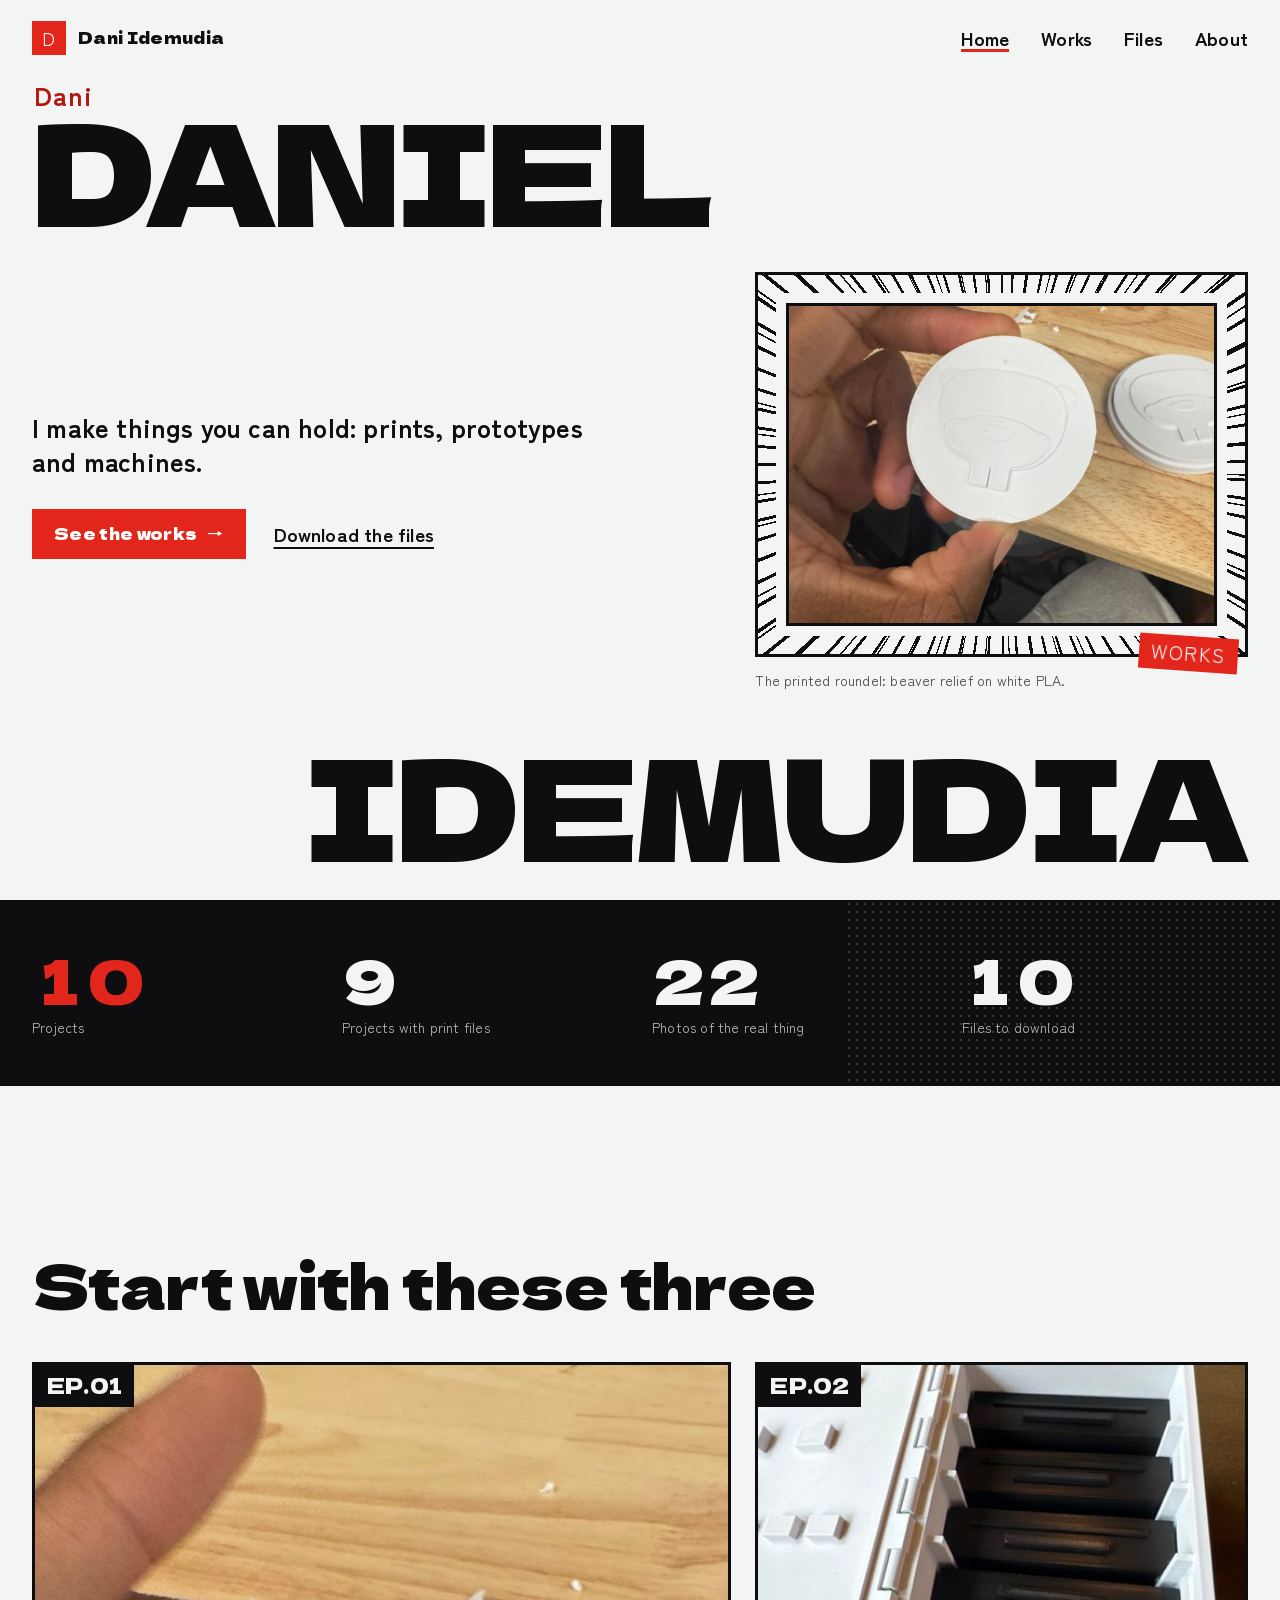
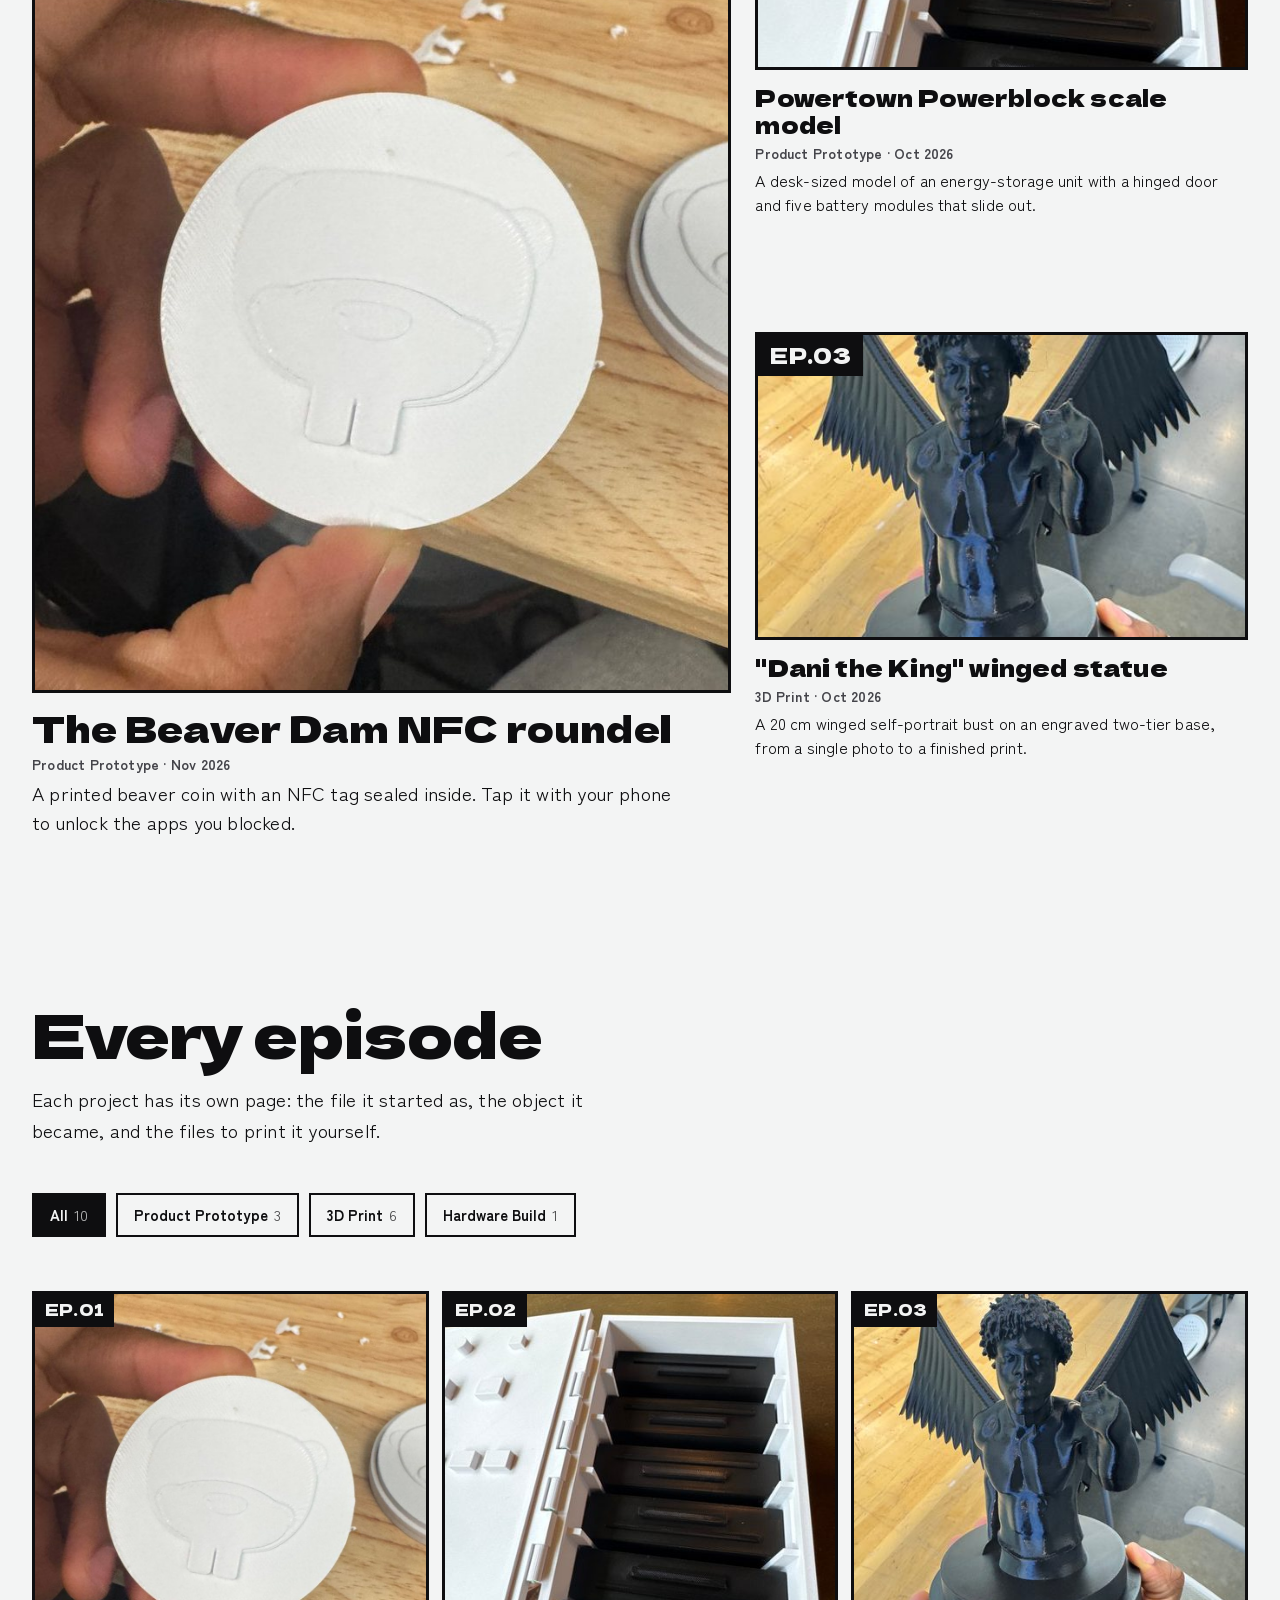
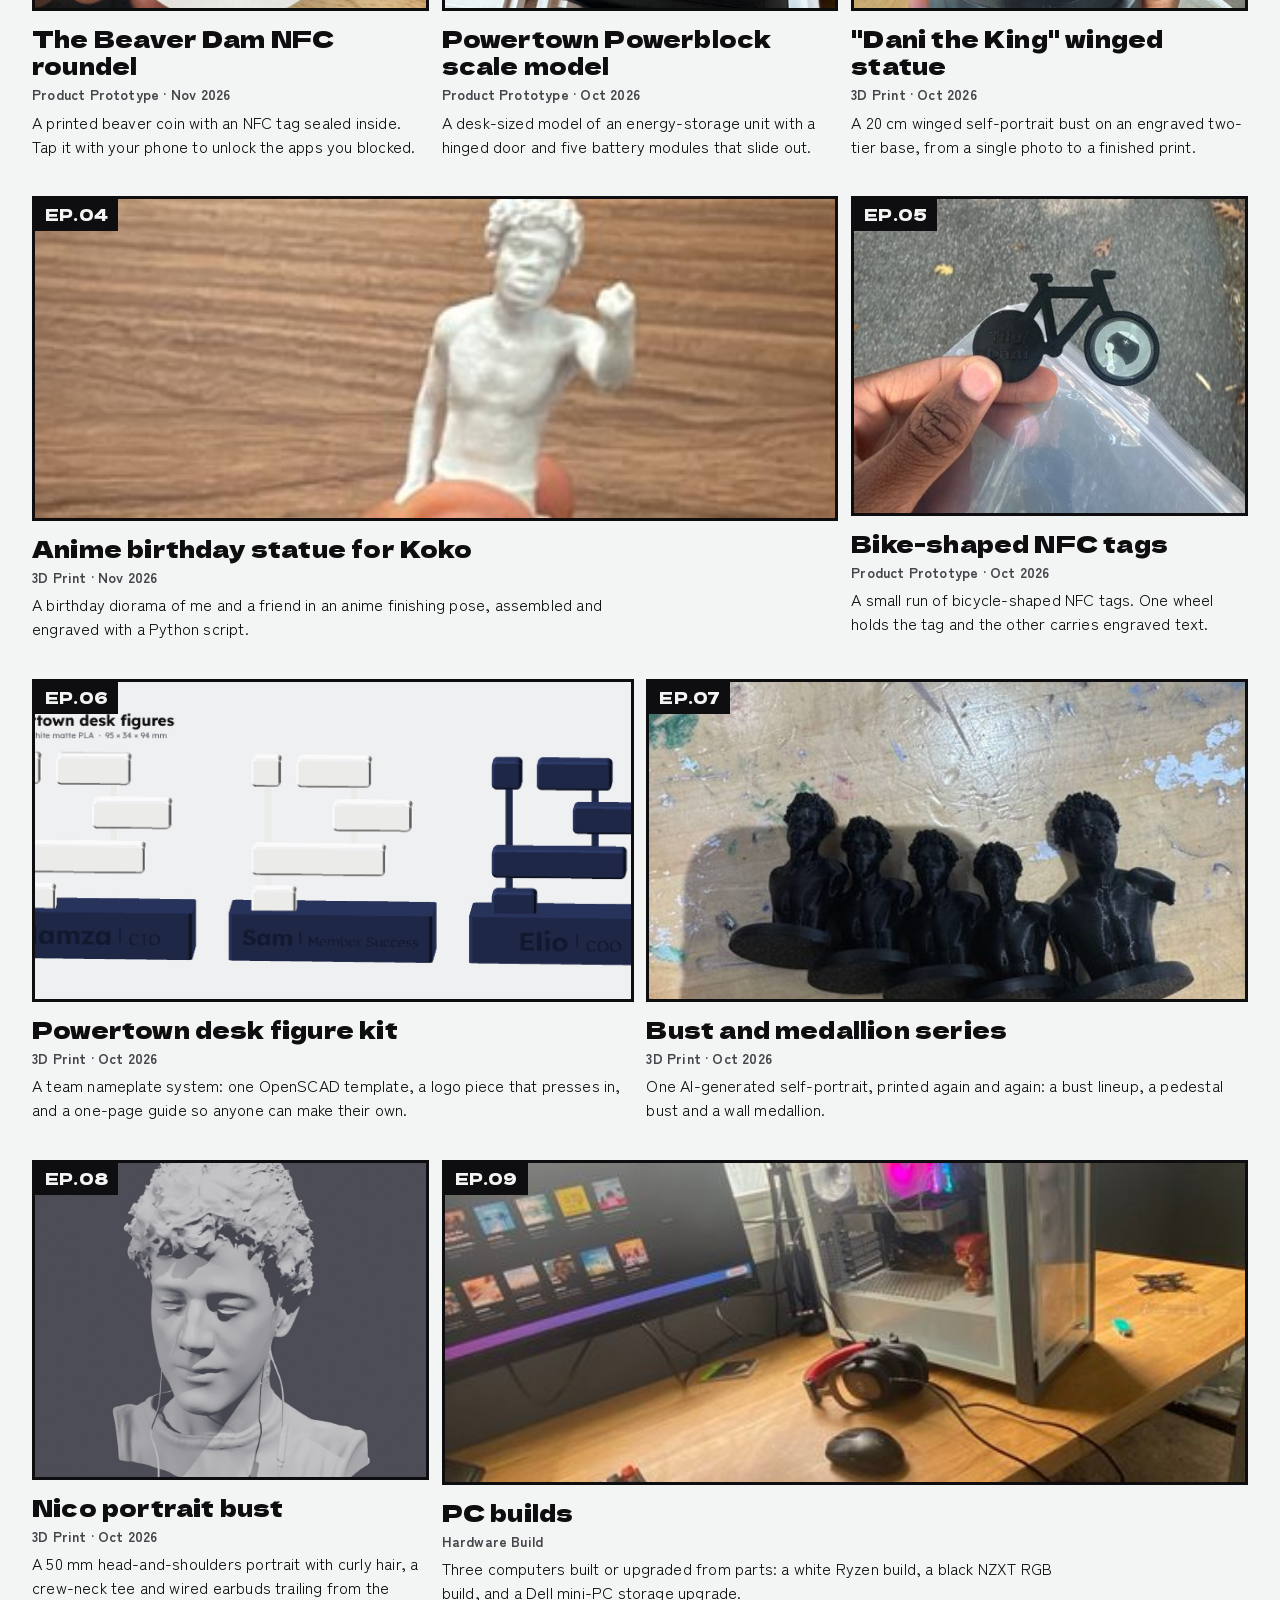
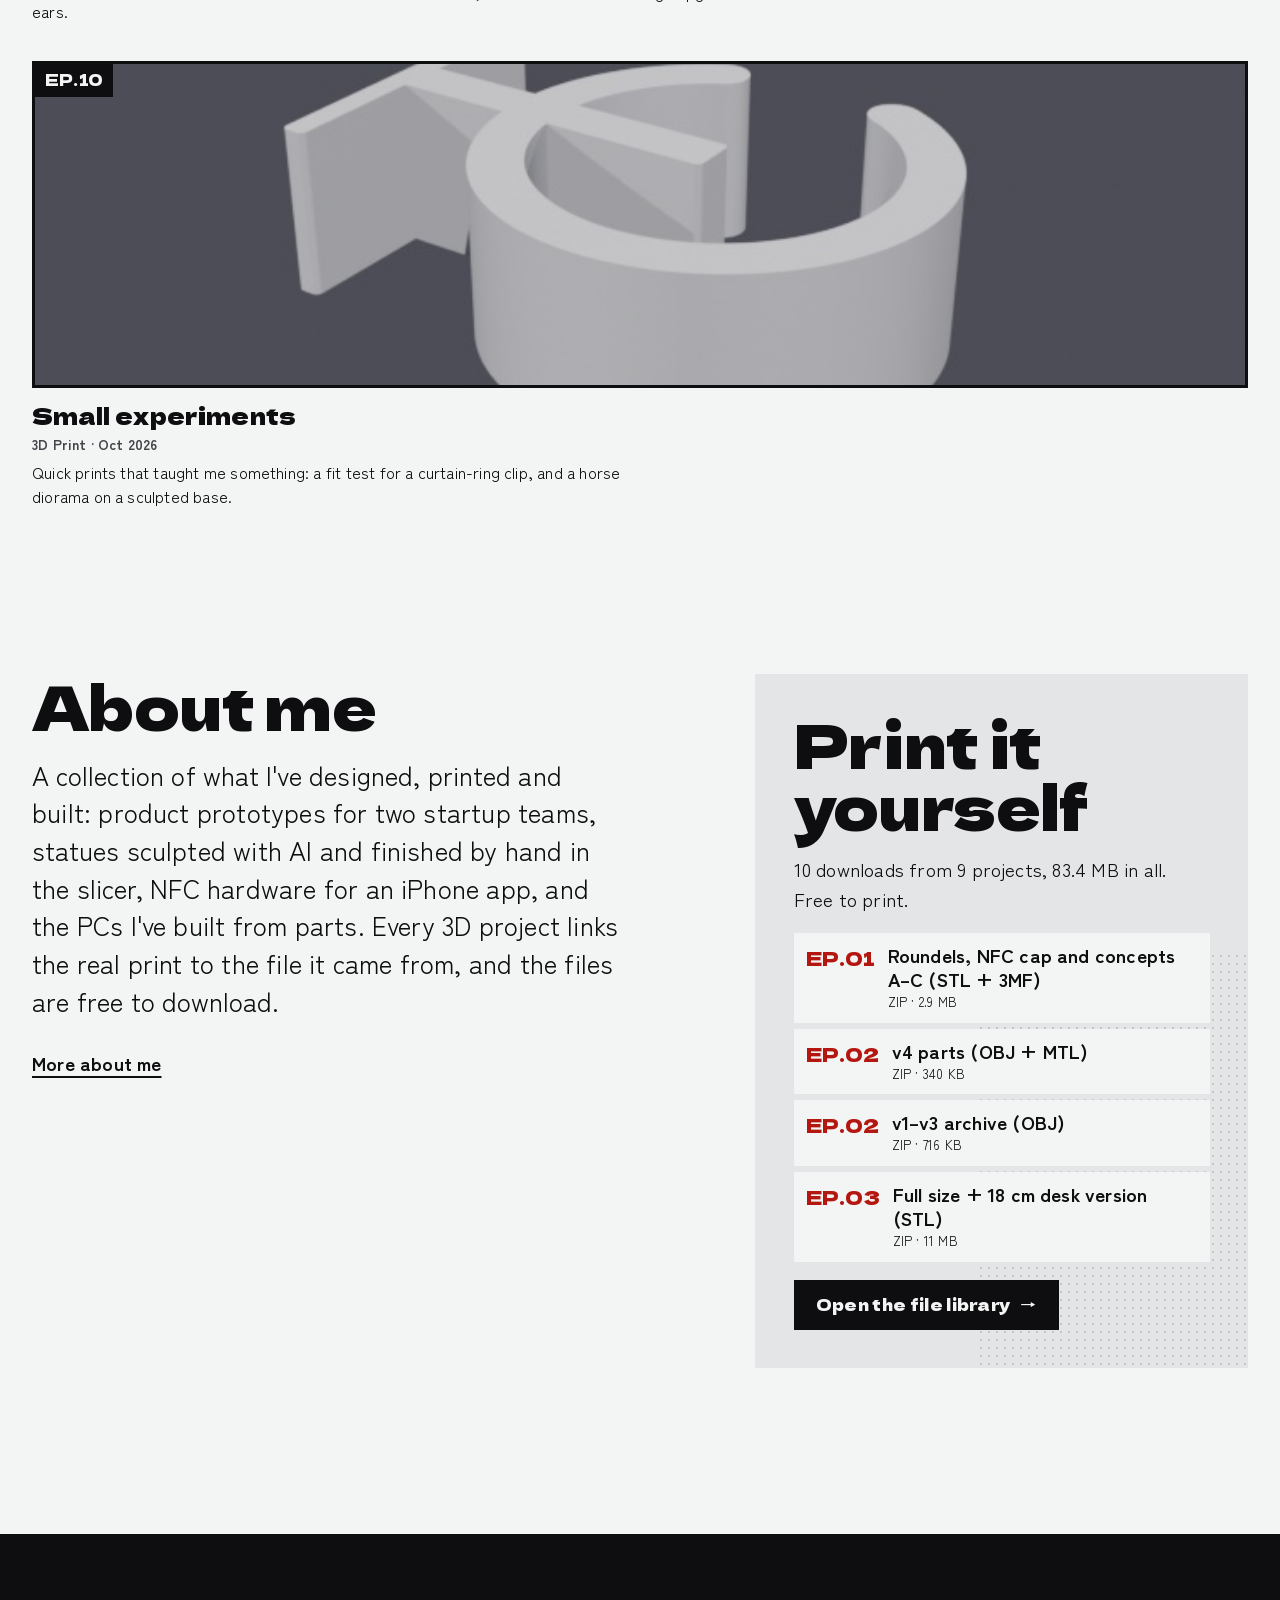
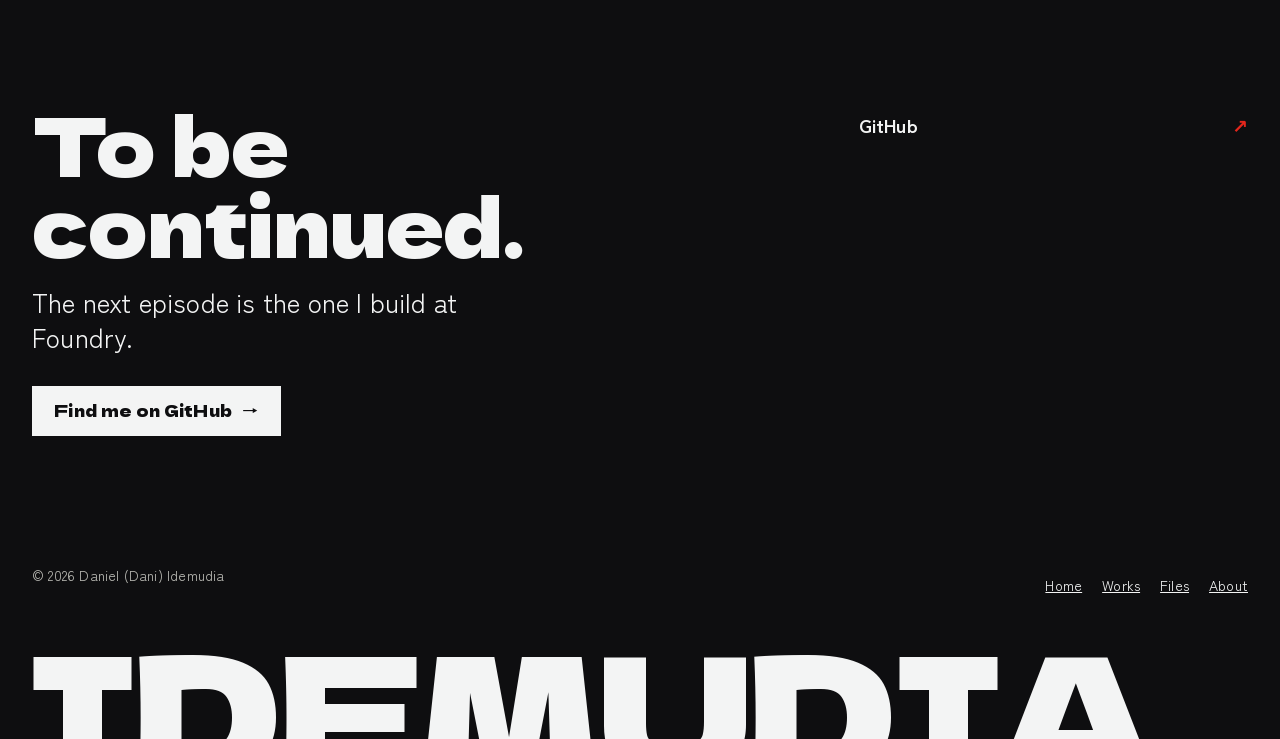
==== commit 3e271449: "Drop Japanese text and role lines; add Nico bust; tighter Beaver Dam cover Co-Authored-By: Claude Op" ====
--- a/index.html
+++ b/index.html
@@ -21,7 +21,7 @@
 
   <header class="bar">
     <a class="bar-mark" href="./">
-      <span class="bar-seal" aria-hidden="true" lang="ja">作</span>
+      <span class="bar-seal" aria-hidden="true">D</span>
       <span class="bar-name" data-bind="short-name">Dani Idemudia</span>
     </a>
     <nav class="bar-nav" aria-label="Main">
@@ -46,12 +46,11 @@
             <a class="link-arrow" href="files.html">Download the files</a>
           </div>
         </div>
-        <p class="hero-vertical" aria-hidden="true" lang="ja">ものづくり・試作・制作</p>
         <figure class="hero-cover" hidden>
           <div class="hero-burst" aria-hidden="true"></div>
           <a class="hero-cover-frame" href="./"></a>
           <figcaption class="hero-cover-cap"></figcaption>
-          <span class="hanko" aria-hidden="true" lang="ja">作品集</span>
+          <span class="hanko" aria-hidden="true">Works</span>
         </figure>
       </div>
     </section>
@@ -63,7 +62,6 @@
     <section class="featured" aria-labelledby="featured-title">
       <div class="sec-head">
         <h2 class="sec-title" id="featured-title">Start with these three</h2>
-        <p class="sec-jp" aria-hidden="true" lang="ja">注目</p>
       </div>
       <ol class="featured-grid" data-bind="featured"></ol>
     </section>
@@ -71,7 +69,6 @@
     <section class="works" id="works" aria-labelledby="works-title">
       <div class="sec-head">
         <h2 class="sec-title" id="works-title">Every episode</h2>
-        <p class="sec-jp" aria-hidden="true" lang="ja">作品</p>
         <p class="sec-note">Each project has its own page: the file it started as, the object it became, and the files to print it yourself.</p>
       </div>
       <div class="chips" role="group" aria-label="Filter by category" data-bind="chips"></div>
@@ -87,7 +84,6 @@
         <a class="link-arrow" href="about.html">More about me</a>
       </section>
       <section class="files-teaser" aria-labelledby="files-teaser-title">
-        <p class="files-teaser-jp" aria-hidden="true" lang="ja">データ</p>
         <h2 class="sec-title" id="files-teaser-title">Print it yourself</h2>
         <p class="files-teaser-text" data-bind="files-summary">Every print file in one place, free to download.</p>
         <ul class="files-teaser-list" data-bind="files-sample"></ul>
@@ -104,7 +100,6 @@
         <a class="btn btn--paper" href="about.html" data-bind="primary-contact">Say hello</a>
       </div>
       <ul class="end-links" data-bind="links"></ul>
-      <span class="end-stamp" aria-hidden="true" lang="ja">つづく</span>
     </div>
     <div class="end-legal">
       <span data-bind="copyright">© Dani Idemudia</span>
--- a/styles.css
+++ b/styles.css
@@ -207,9 +207,8 @@
 }
 .hanko {
   position: absolute; right: 10px; bottom: -14px;
-  writing-mode: vertical-rl;
   background: var(--accent); color: var(--on-accent);
-  padding: 12px 8px; font-size: clamp(16px, 1.5vw, 22px); line-height: 1;
+  padding: 8px 12px; text-transform: uppercase; letter-spacing: .08em; font-size: clamp(16px, 1.5vw, 22px); line-height: 1;
   transform: rotate(4deg);
 }
 
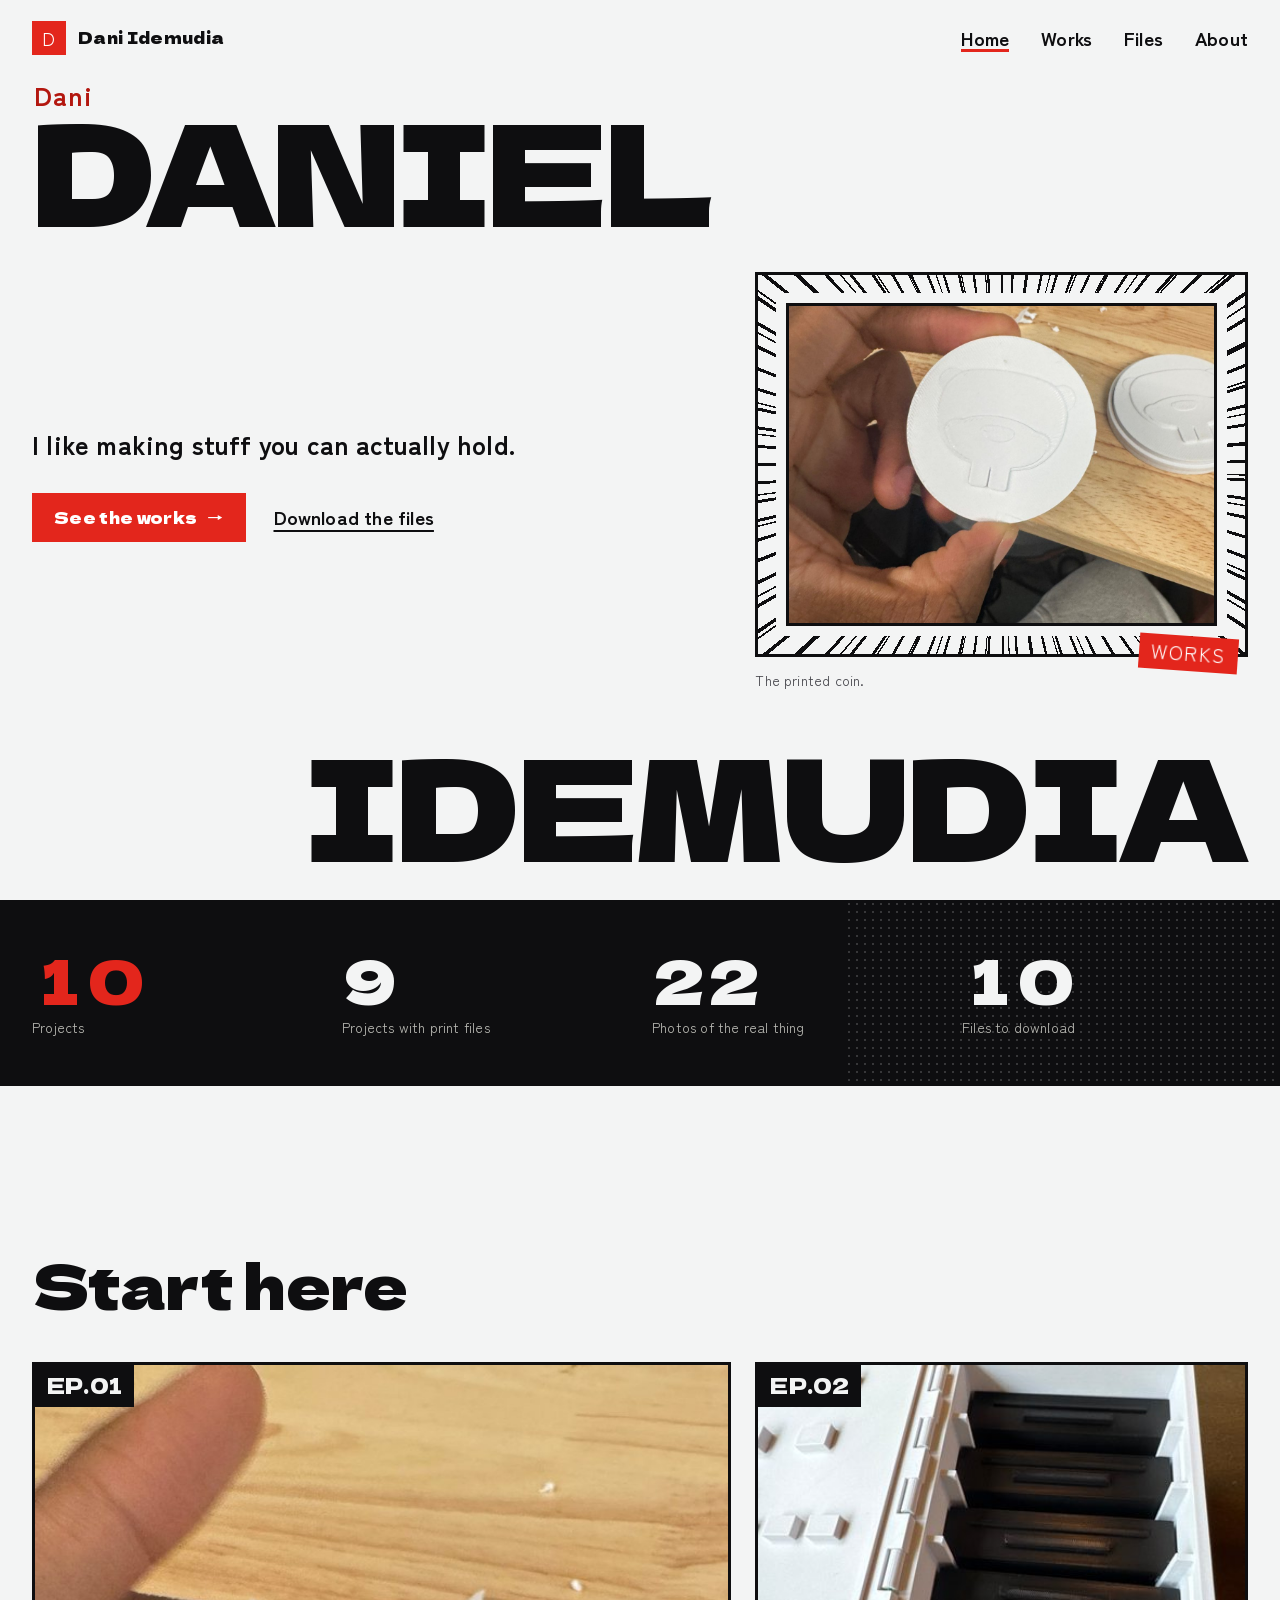
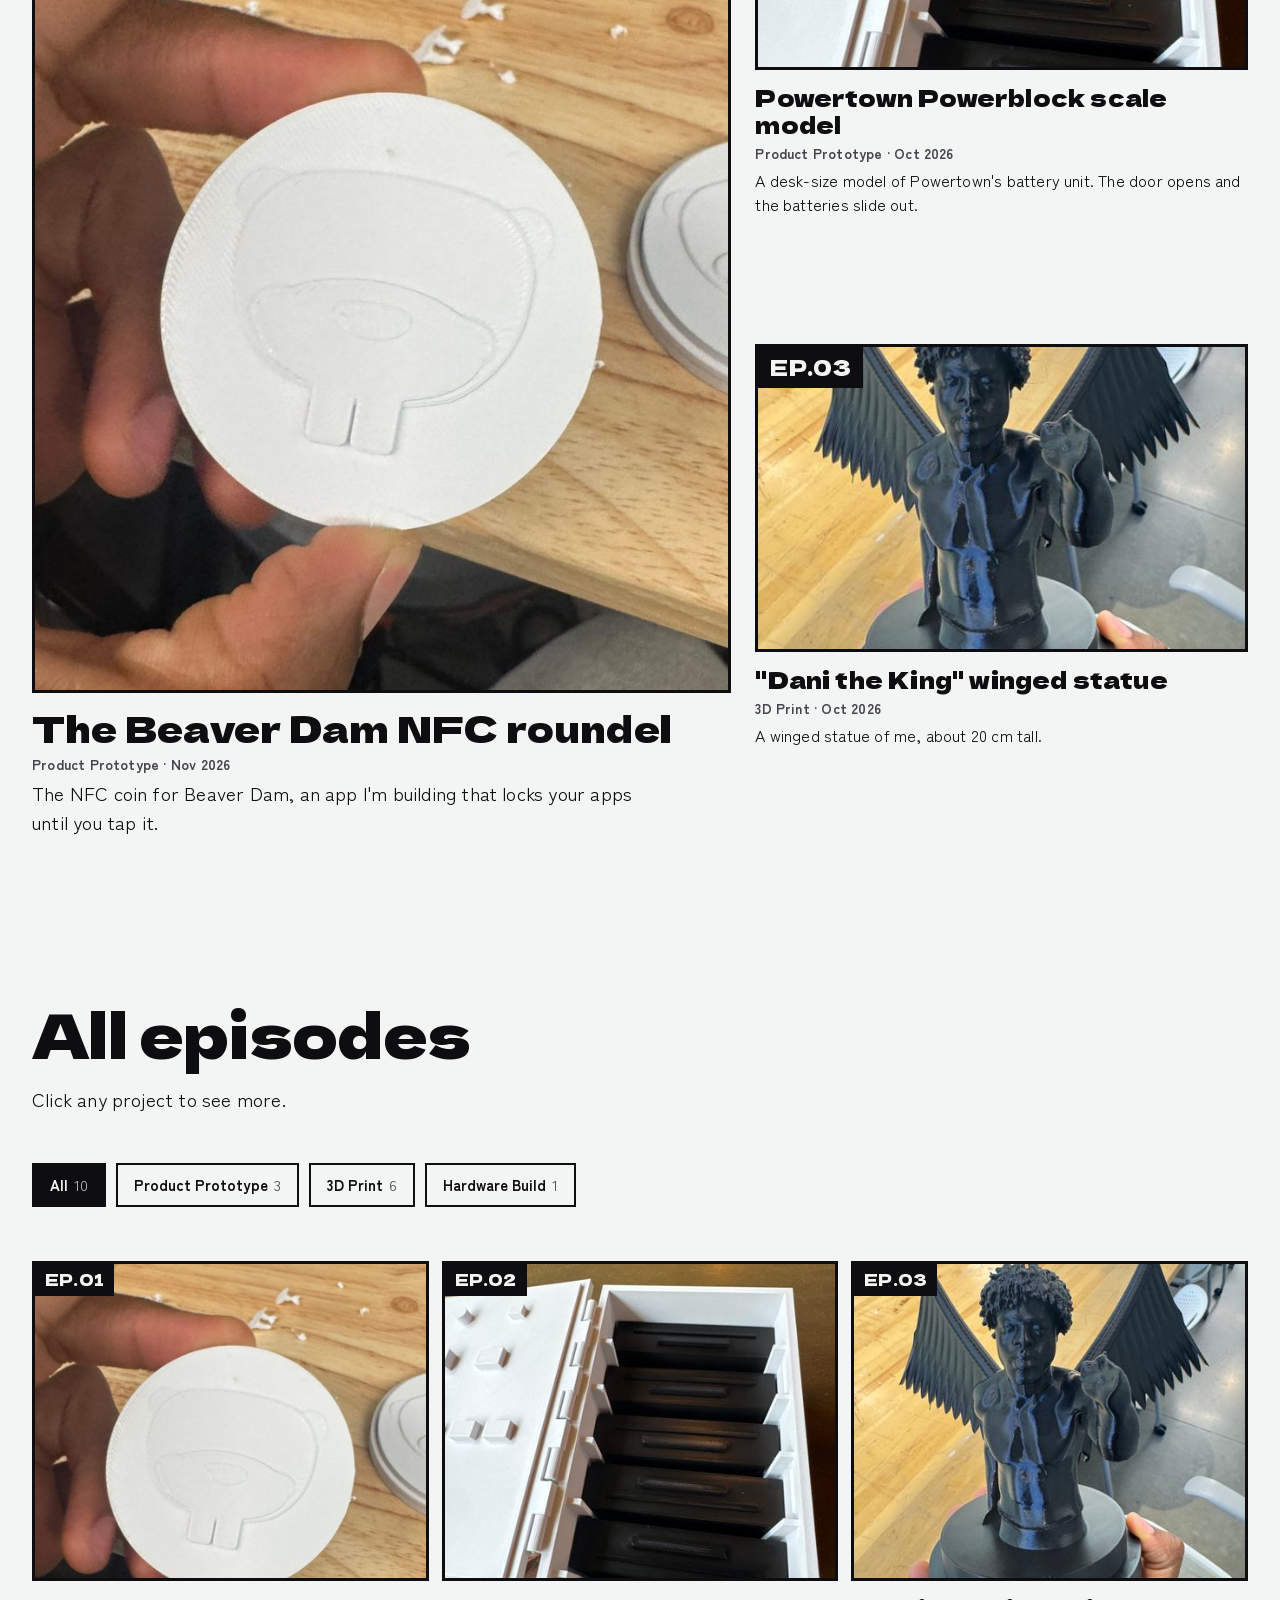
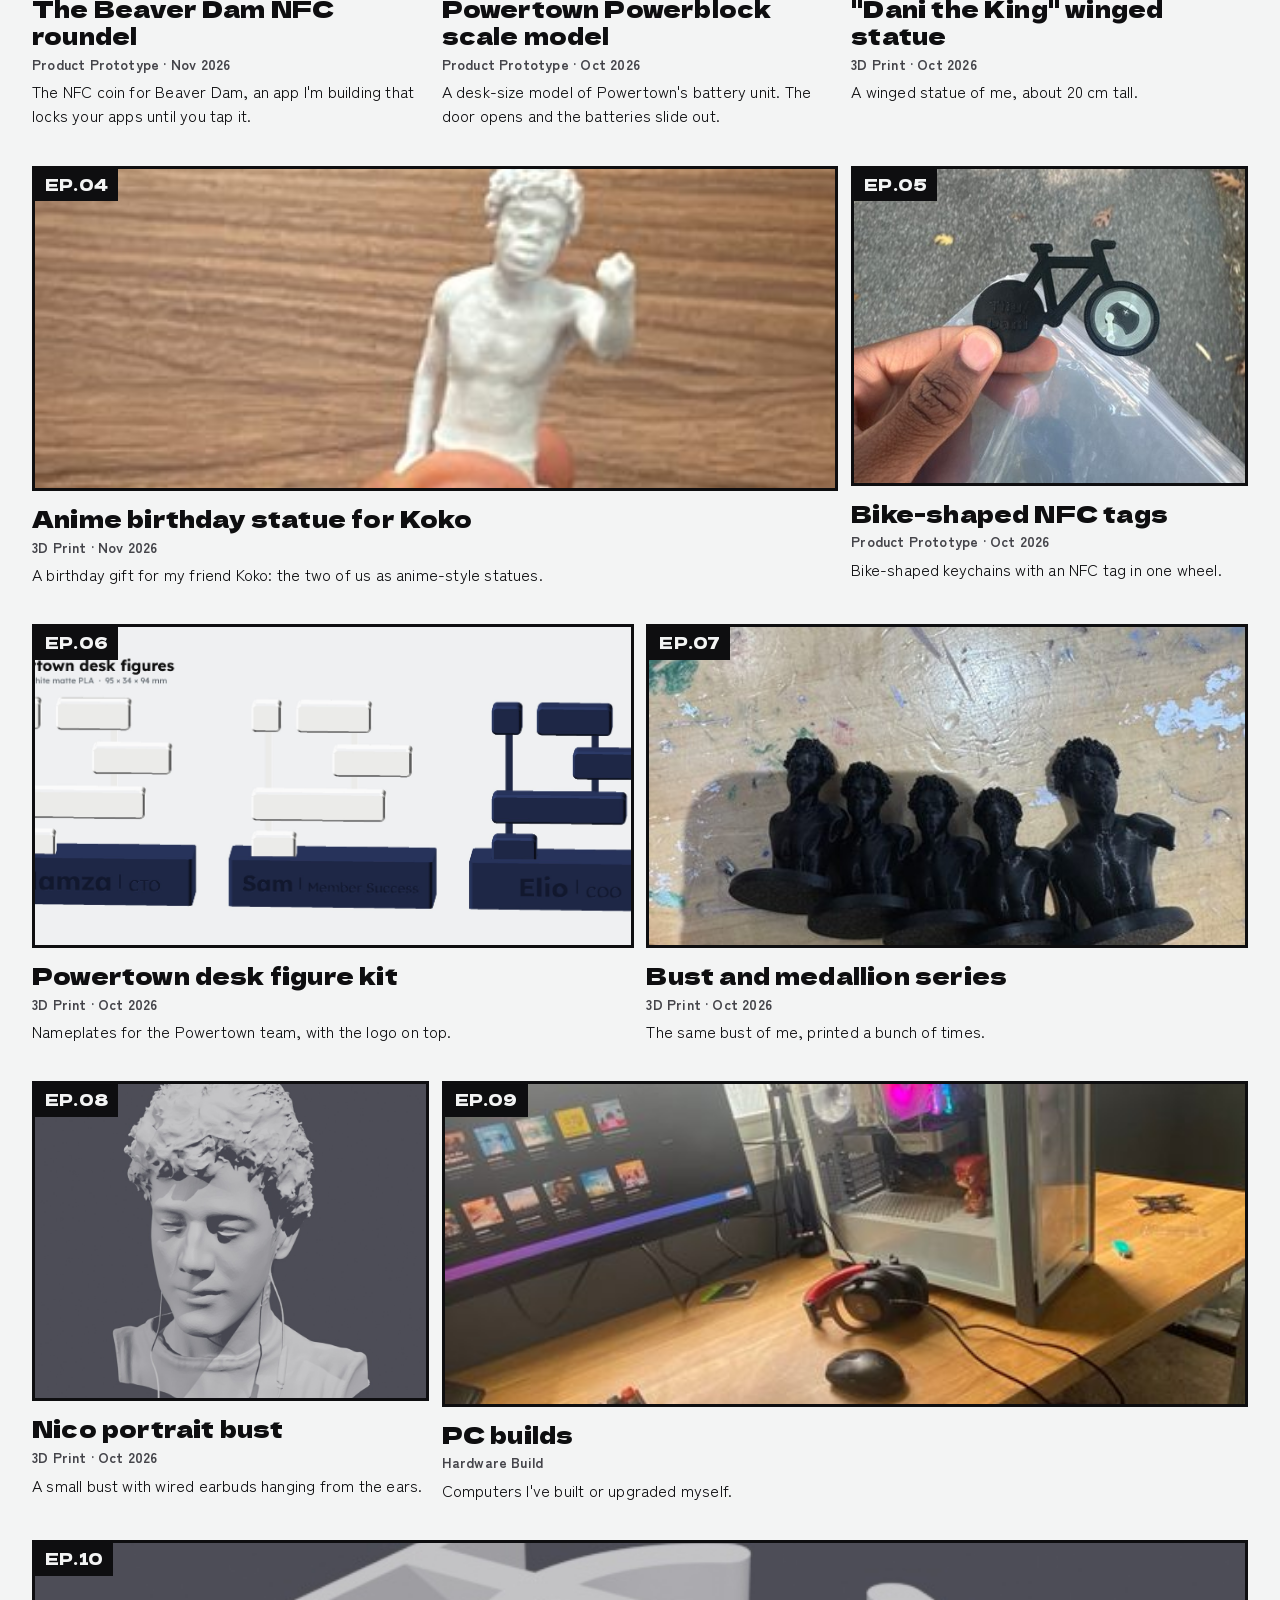
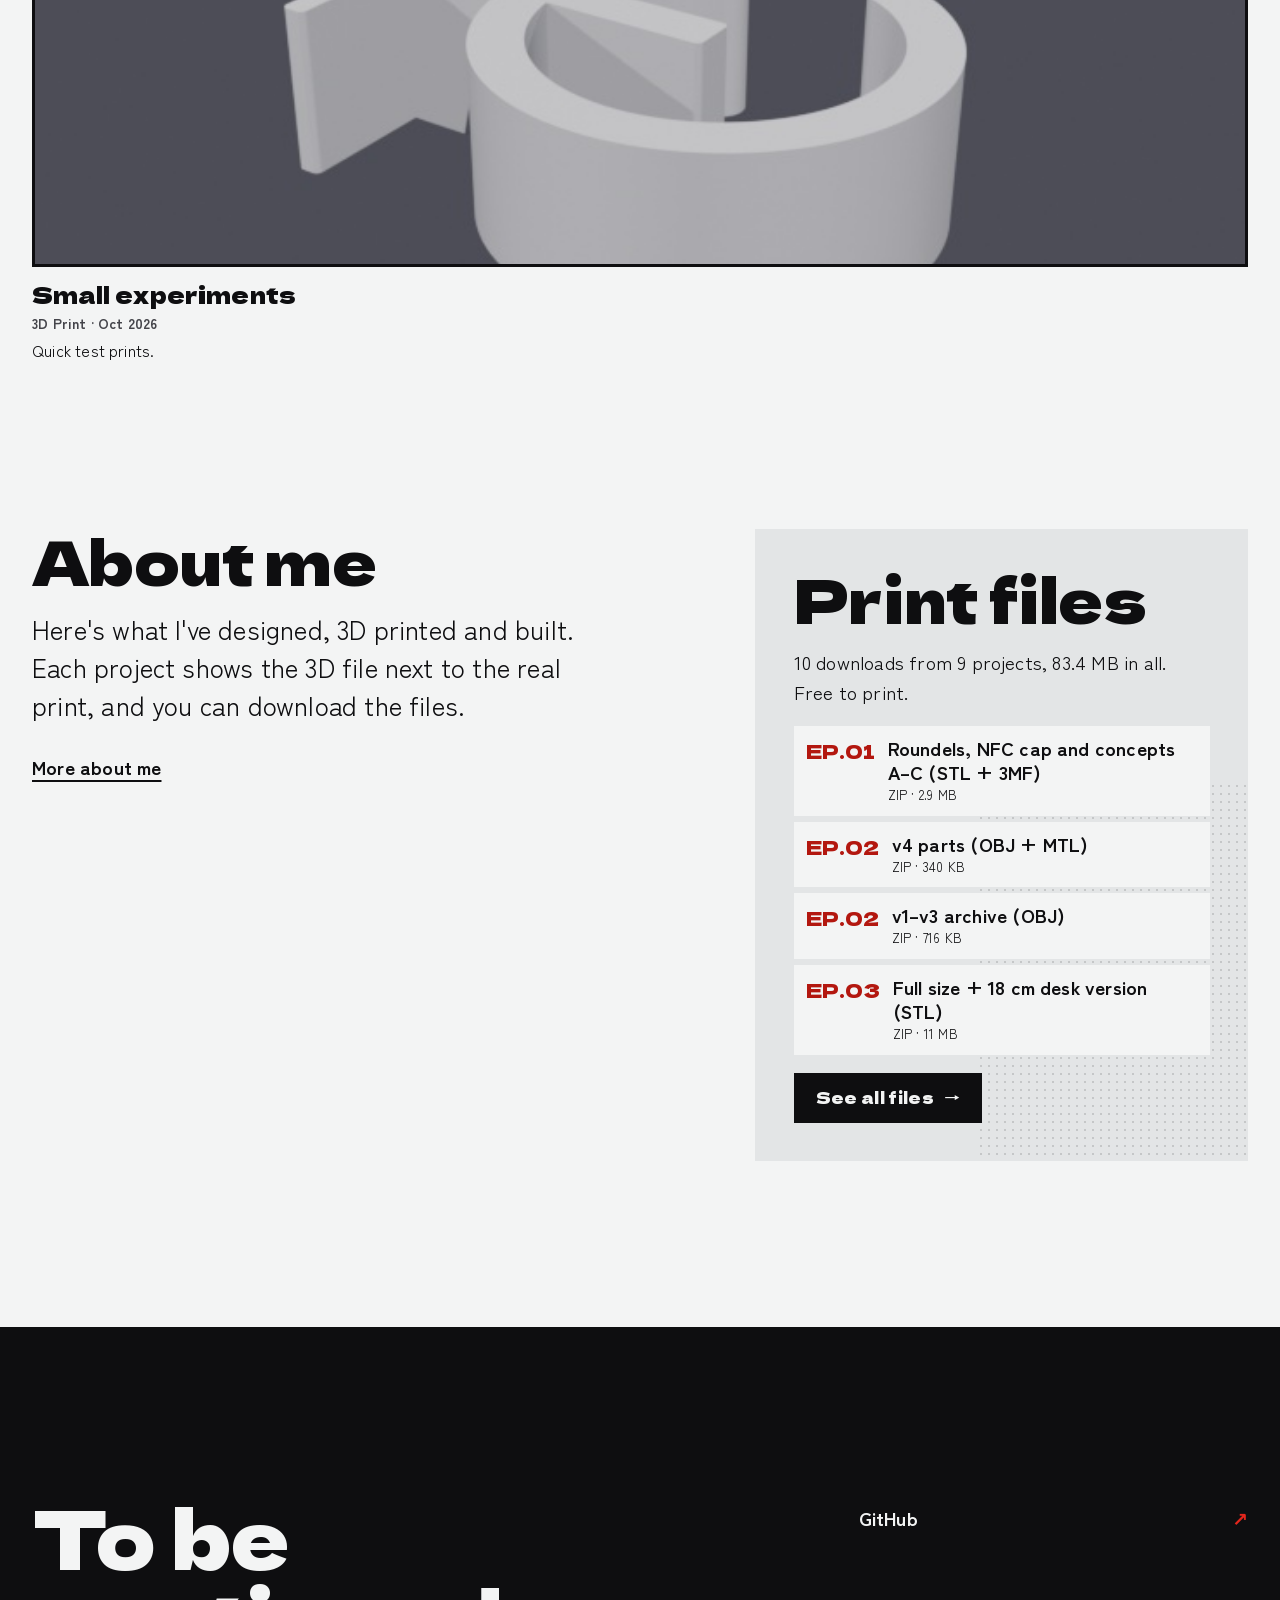
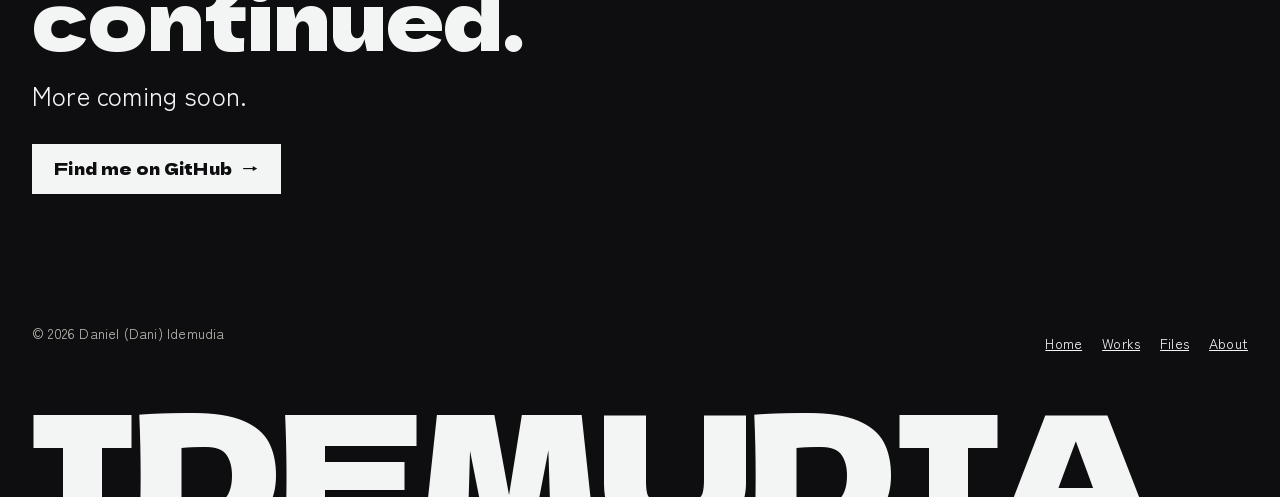
==== commit f73f96a7: "Rewrite project text: shorter, plainer, in Dani's voice Co-Authored-By: Claude Opus 5.5 <noreply@ant" ====
--- a/index.html
+++ b/index.html
@@ -61,15 +61,15 @@
 
     <section class="featured" aria-labelledby="featured-title">
       <div class="sec-head">
-        <h2 class="sec-title" id="featured-title">Start with these three</h2>
+        <h2 class="sec-title" id="featured-title">Start here</h2>
       </div>
       <ol class="featured-grid" data-bind="featured"></ol>
     </section>
 
     <section class="works" id="works" aria-labelledby="works-title">
       <div class="sec-head">
-        <h2 class="sec-title" id="works-title">Every episode</h2>
-        <p class="sec-note">Each project has its own page: the file it started as, the object it became, and the files to print it yourself.</p>
+        <h2 class="sec-title" id="works-title">All episodes</h2>
+        <p class="sec-note">Click any project to see more.</p>
       </div>
       <div class="chips" role="group" aria-label="Filter by category" data-bind="chips"></div>
       <p class="filter-status" role="status" aria-live="polite" data-bind="filter-status"></p>
@@ -84,10 +84,10 @@
         <a class="link-arrow" href="about.html">More about me</a>
       </section>
       <section class="files-teaser" aria-labelledby="files-teaser-title">
-        <h2 class="sec-title" id="files-teaser-title">Print it yourself</h2>
-        <p class="files-teaser-text" data-bind="files-summary">Every print file in one place, free to download.</p>
+        <h2 class="sec-title" id="files-teaser-title">Print files</h2>
+        <p class="files-teaser-text" data-bind="files-summary">All my print files, free to download.</p>
         <ul class="files-teaser-list" data-bind="files-sample"></ul>
-        <a class="btn btn--ink" href="files.html">Open the file library</a>
+        <a class="btn btn--ink" href="files.html">See all files</a>
       </section>
     </div>
   </main>
@@ -96,7 +96,7 @@
     <div class="end-top">
       <div class="end-invite">
         <h2 class="end-title" id="end-title">To be continued.</h2>
-        <p class="end-line">The next episode is the one I build at Foundry.</p>
+        <p class="end-line">More coming soon.</p>
         <a class="btn btn--paper" href="about.html" data-bind="primary-contact">Say hello</a>
       </div>
       <ul class="end-links" data-bind="links"></ul>
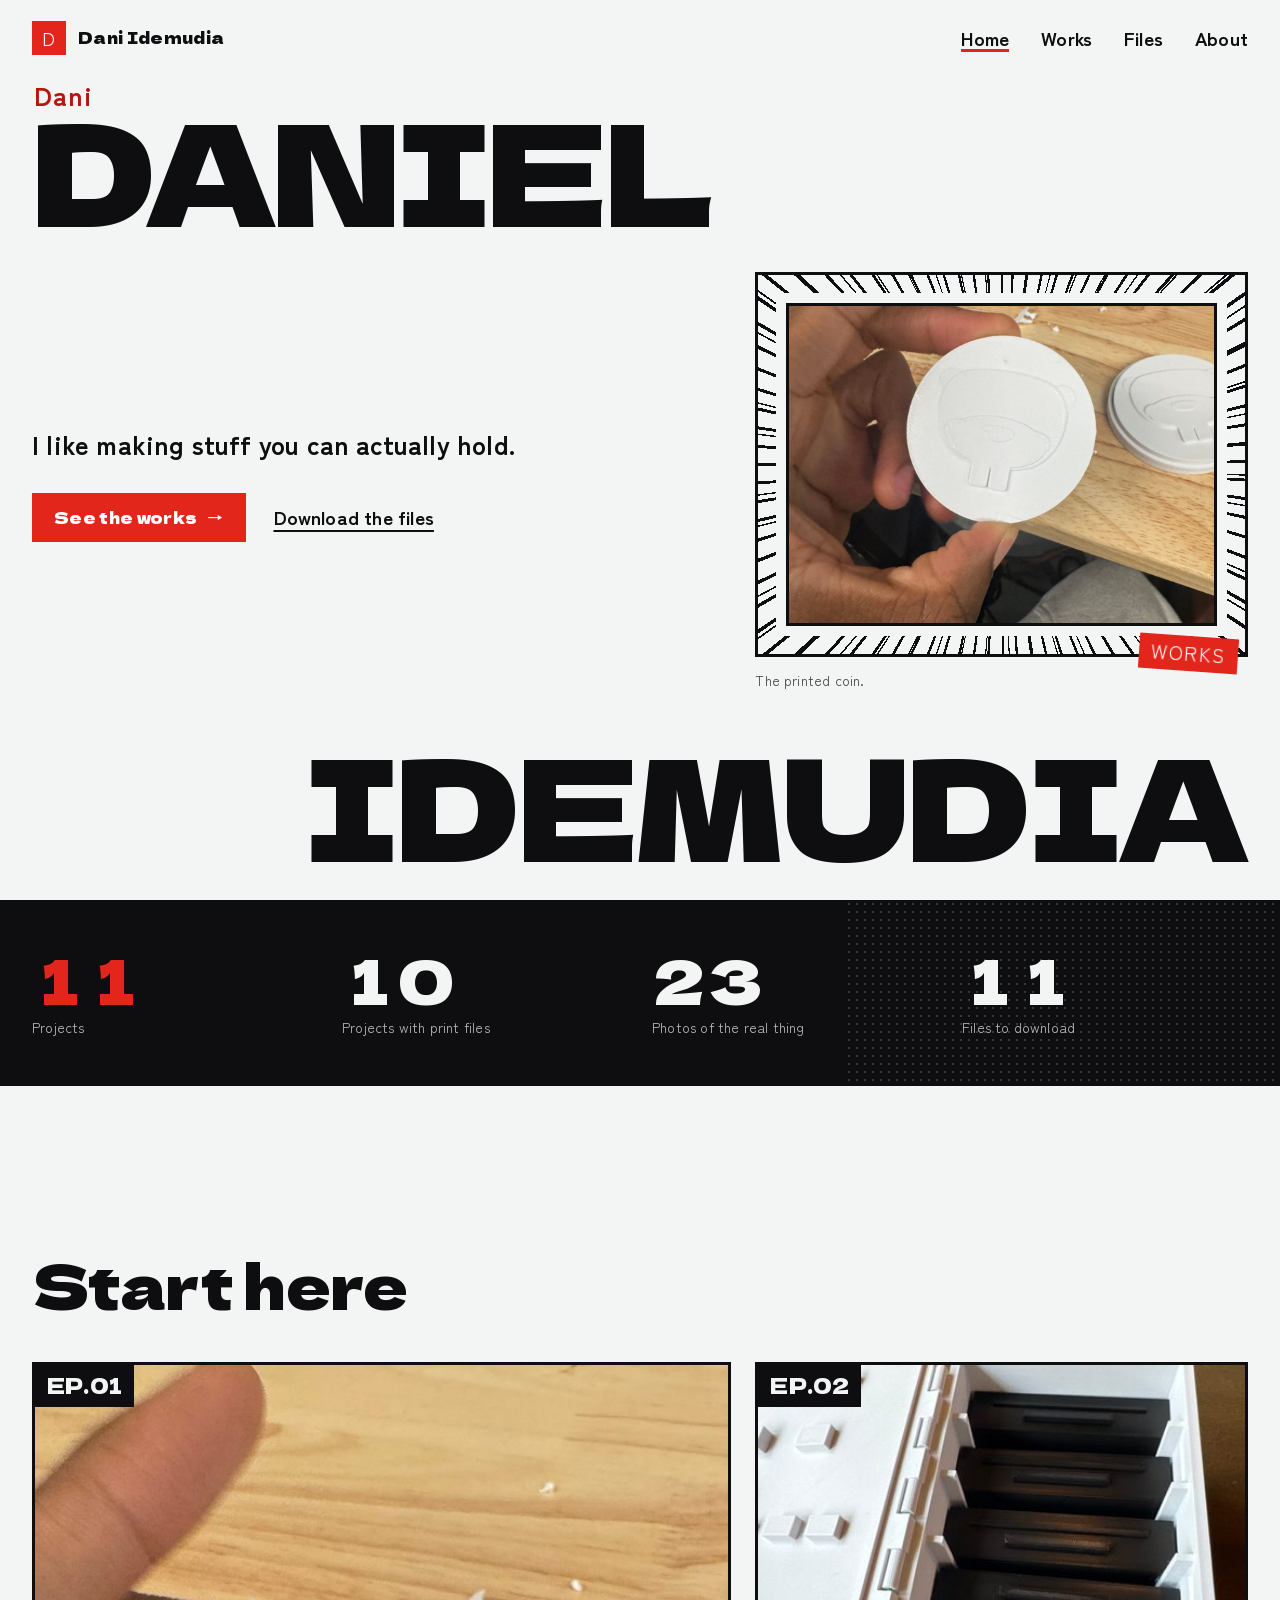
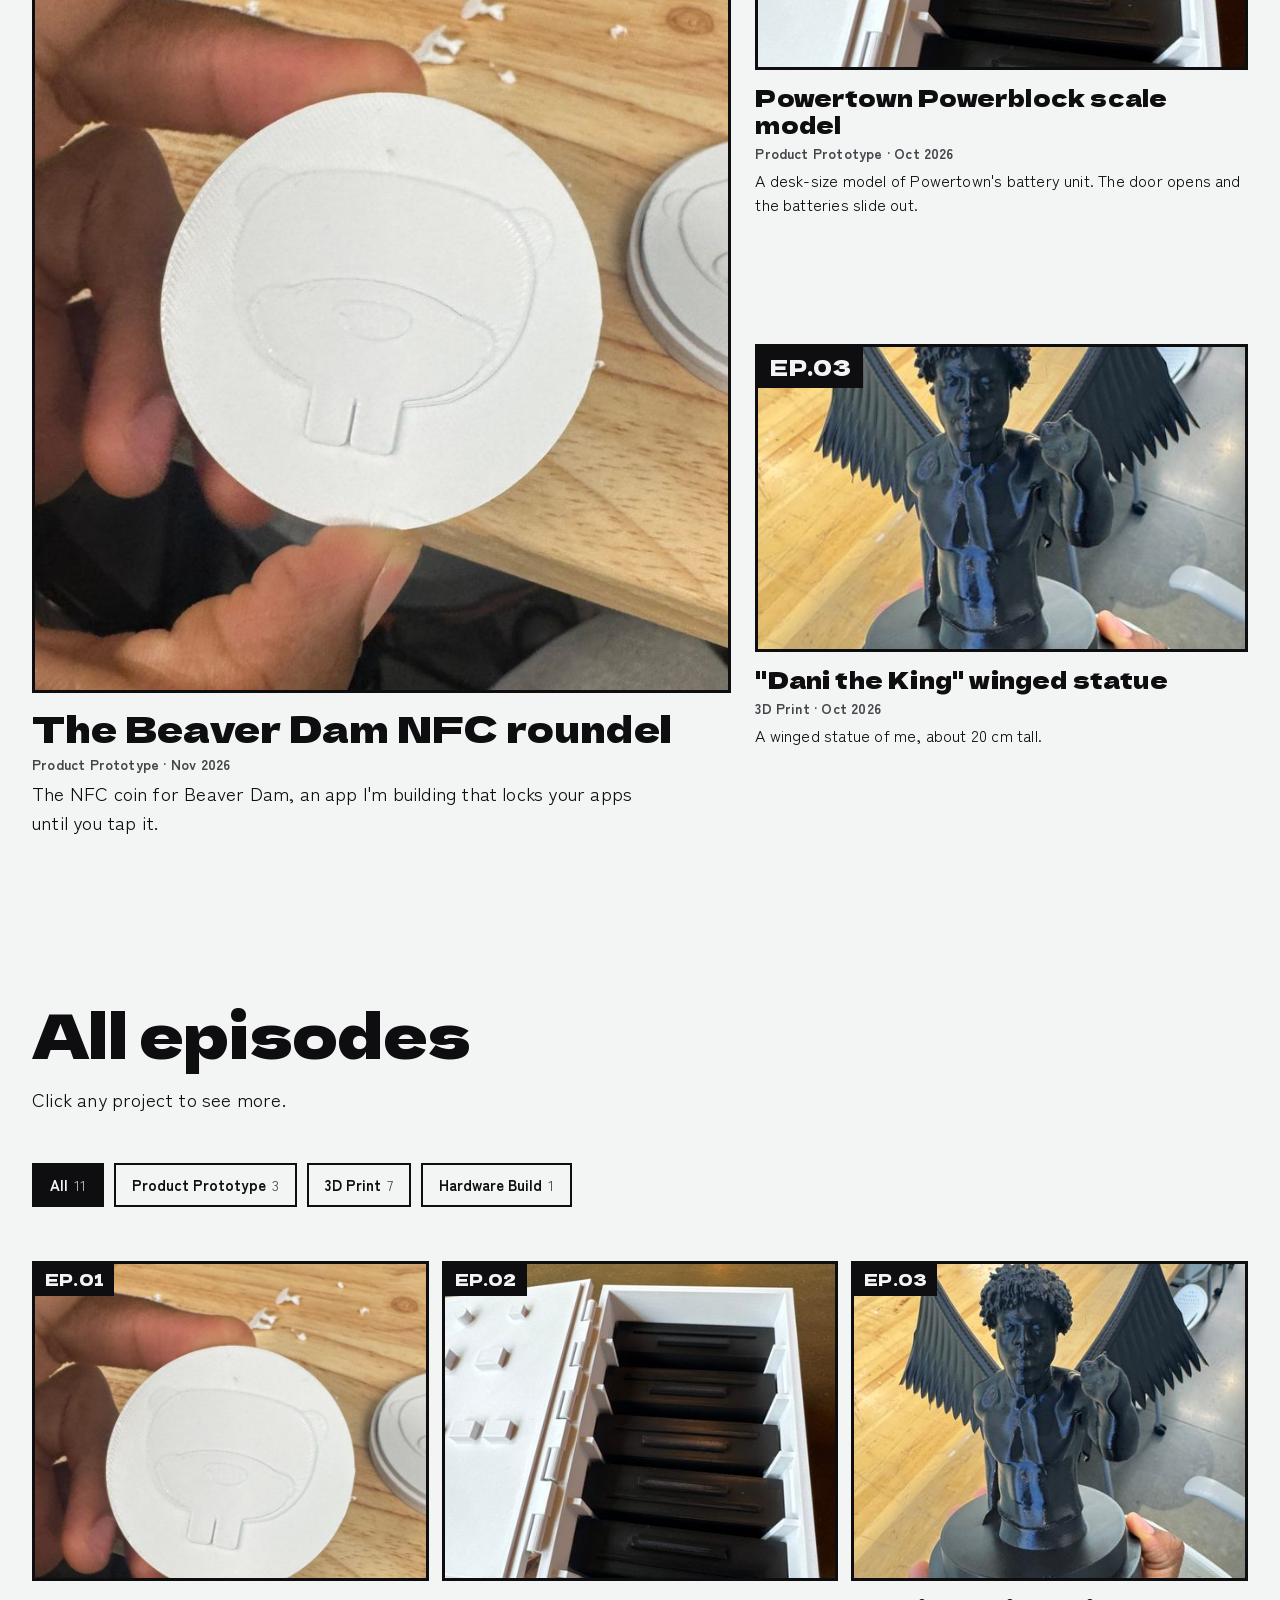
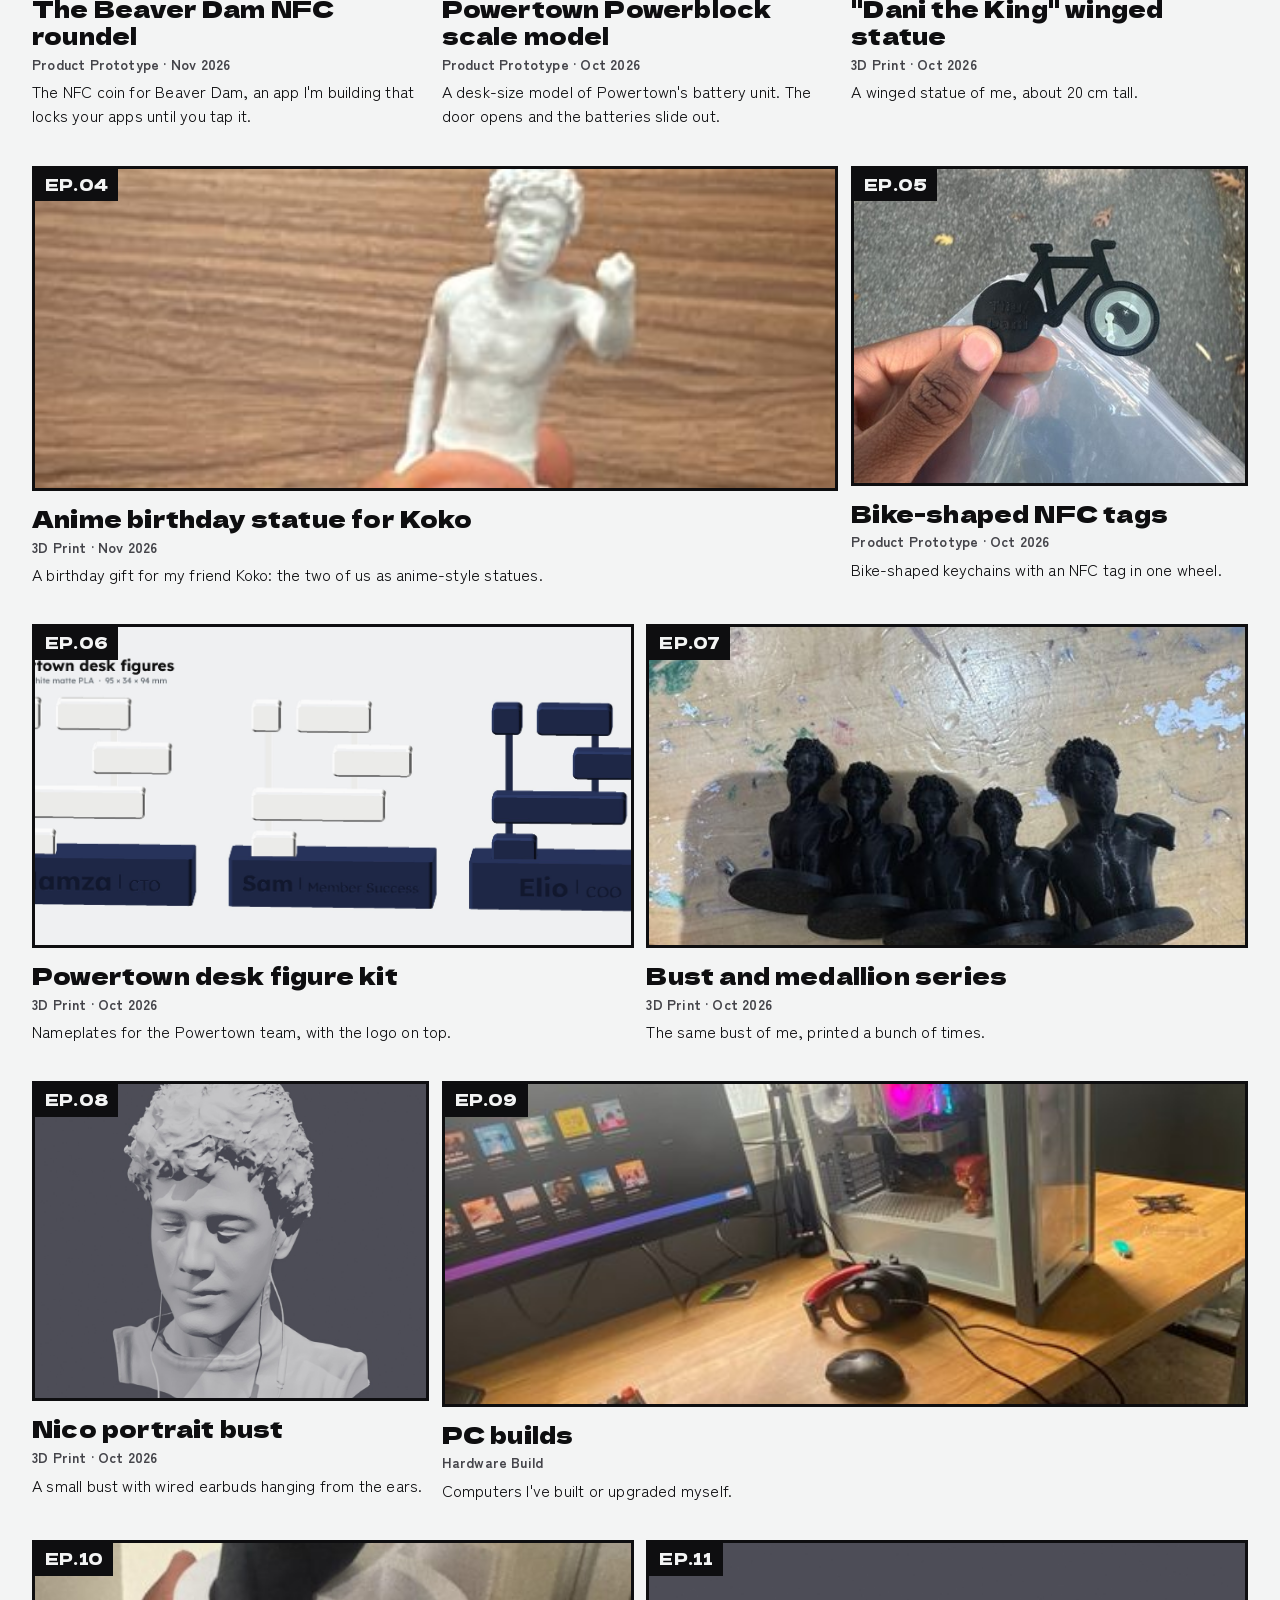
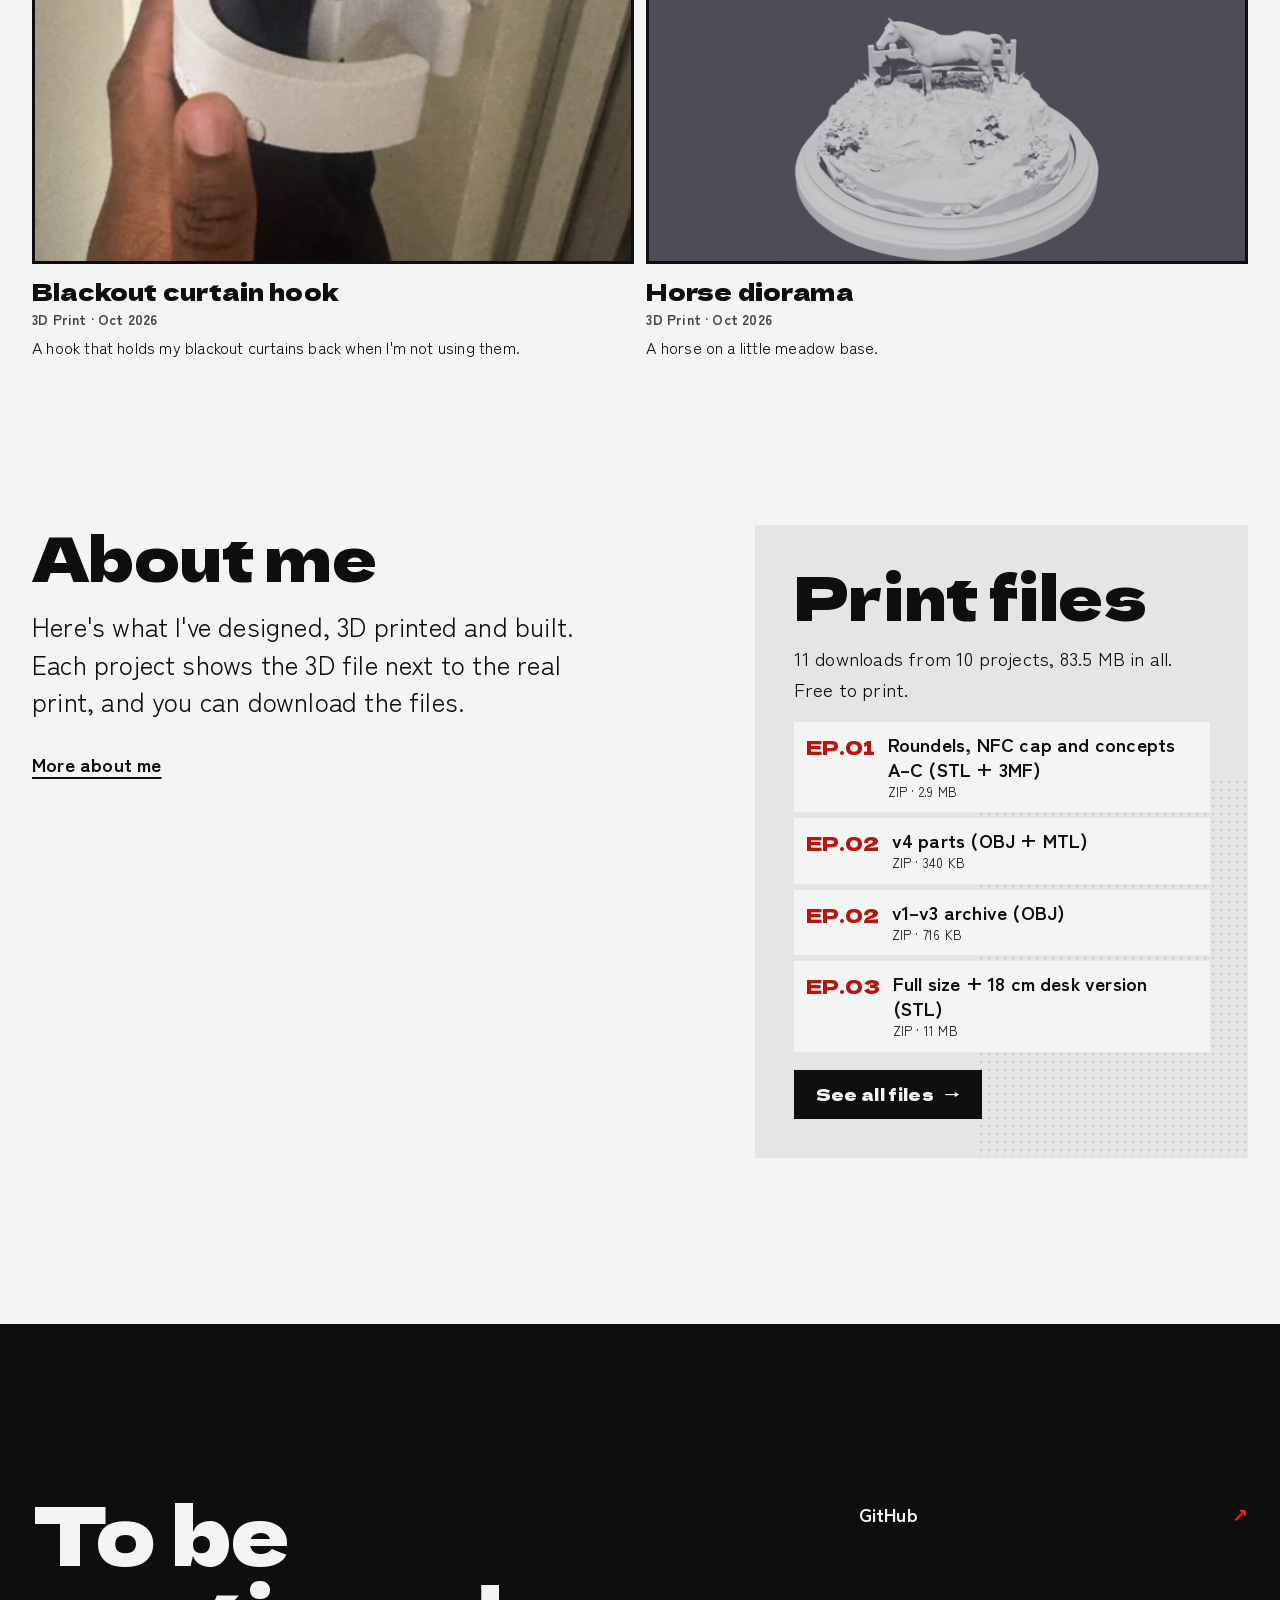
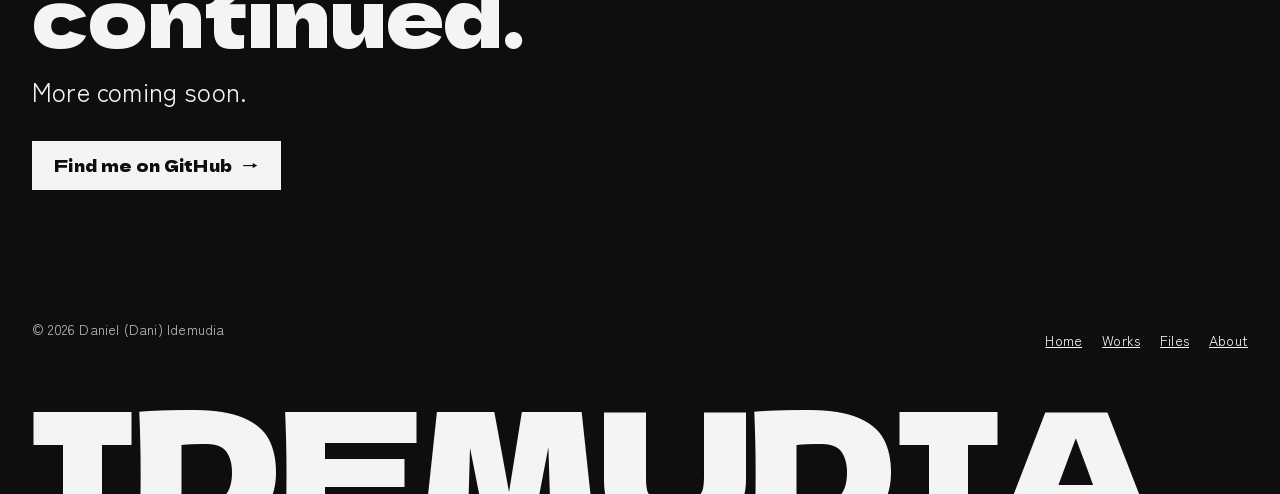
==== commit 5fb025fd: "Add blackout curtain hook; make headings editable from projects.json Co-Authored-By: Claude Opus 5.5" ====
--- a/index.html
+++ b/index.html
@@ -42,8 +42,8 @@
         <div class="hero-copy">
           <p class="hero-tagline" data-bind="tagline">Prototyping portfolio.</p>
           <div class="hero-actions">
-            <a class="btn" href="#works">See the works</a>
-            <a class="link-arrow" href="files.html">Download the files</a>
+            <a class="btn" href="#works" data-text="heroButton">See the works</a>
+            <a class="link-arrow" href="files.html" data-text="heroFilesLink">Download the files</a>
           </div>
         </div>
         <figure class="hero-cover" hidden>
@@ -61,15 +61,15 @@
 
     <section class="featured" aria-labelledby="featured-title">
       <div class="sec-head">
-        <h2 class="sec-title" id="featured-title">Start here</h2>
+        <h2 class="sec-title" id="featured-title" data-text="featuredHeading">Start here</h2>
       </div>
       <ol class="featured-grid" data-bind="featured"></ol>
     </section>
 
     <section class="works" id="works" aria-labelledby="works-title">
       <div class="sec-head">
-        <h2 class="sec-title" id="works-title">All episodes</h2>
-        <p class="sec-note">Click any project to see more.</p>
+        <h2 class="sec-title" id="works-title" data-text="allHeading">All episodes</h2>
+        <p class="sec-note" data-text="allSubheading">Click any project to see more.</p>
       </div>
       <div class="chips" role="group" aria-label="Filter by category" data-bind="chips"></div>
       <p class="filter-status" role="status" aria-live="polite" data-bind="filter-status"></p>
@@ -79,15 +79,15 @@
 
     <div class="teasers">
       <section class="about-teaser" aria-labelledby="about-teaser-title">
-        <h2 class="sec-title" id="about-teaser-title">About me</h2>
+        <h2 class="sec-title" id="about-teaser-title" data-text="aboutTeaserHeading">About me</h2>
         <p class="about-teaser-text" data-bind="intro"></p>
-        <a class="link-arrow" href="about.html">More about me</a>
+        <a class="link-arrow" href="about.html" data-text="aboutTeaserLink">More about me</a>
       </section>
       <section class="files-teaser" aria-labelledby="files-teaser-title">
-        <h2 class="sec-title" id="files-teaser-title">Print files</h2>
+        <h2 class="sec-title" id="files-teaser-title" data-text="filesTeaserHeading">Print files</h2>
         <p class="files-teaser-text" data-bind="files-summary">All my print files, free to download.</p>
         <ul class="files-teaser-list" data-bind="files-sample"></ul>
-        <a class="btn btn--ink" href="files.html">See all files</a>
+        <a class="btn btn--ink" href="files.html" data-text="filesTeaserLink">See all files</a>
       </section>
     </div>
   </main>
@@ -95,8 +95,8 @@
   <footer class="end" id="contact" aria-labelledby="end-title">
     <div class="end-top">
       <div class="end-invite">
-        <h2 class="end-title" id="end-title">To be continued.</h2>
-        <p class="end-line">More coming soon.</p>
+        <h2 class="end-title" id="end-title" data-text="footerHeading">To be continued.</h2>
+        <p class="end-line" data-text="footerLine">More coming soon.</p>
         <a class="btn btn--paper" href="about.html" data-bind="primary-contact">Say hello</a>
       </div>
       <ul class="end-links" data-bind="links"></ul>
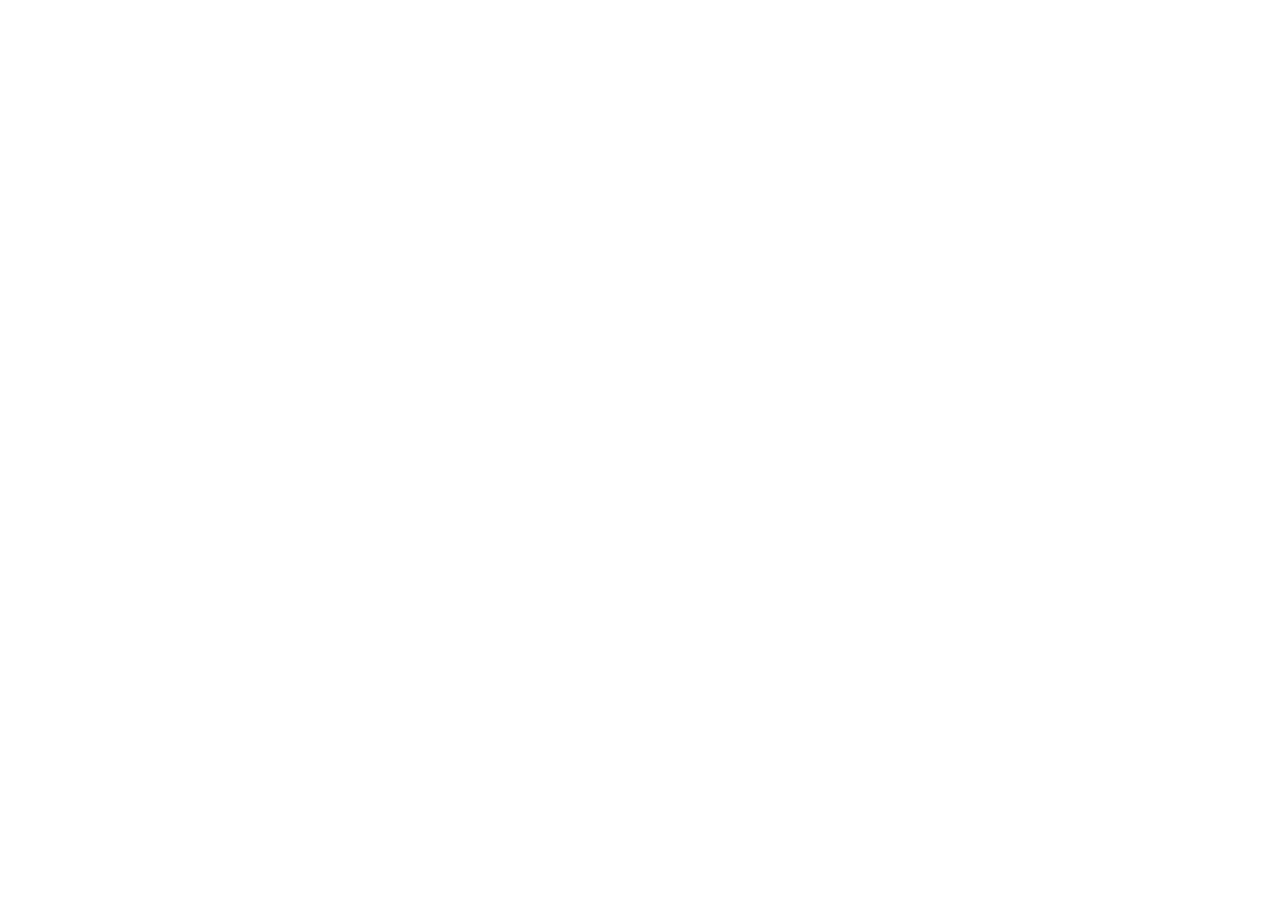
==== commit 83b8b71f: "Redirect to thonkingcap.dev/portfolio; keep print files here Co-Authored-By: Claude Opus 5.5 <norepl" ====
--- a/index.html
+++ b/index.html
@@ -2,115 +2,11 @@
 <html lang="en">
 <head>
   <meta charset="utf-8">
-  <meta name="viewport" content="width=device-width, initial-scale=1, viewport-fit=cover">
-  <title>Dani Idemudia · Works</title>
-  <meta name="description" content="Prototyping portfolio of Daniel (Dani) Idemudia: 3D prints, hardware builds and product prototypes, each shown from the file to the real object.">
-  <meta property="og:title" content="Dani Idemudia · Works">
-  <meta property="og:description" content="Prototyping portfolio of Daniel (Dani) Idemudia: 3D prints, hardware builds and product prototypes, each shown from the file to the real object.">
-  <meta property="og:type" content="website">
-  <meta name="theme-color" content="#0e0e10">
-  <link rel="icon" href="data:image/svg+xml,%3Csvg xmlns='http://www.w3.org/2000/svg' viewBox='0 0 64 64'%3E%3Crect width='64' height='64' fill='%23e3261c'/%3E%3Ctext x='32' y='46' font-size='40' text-anchor='middle' fill='%23fff' font-family='sans-serif' font-weight='700'%3E%E4%BD%9C%3C/text%3E%3C/svg%3E">
-  <link rel="preconnect" href="https://fonts.googleapis.com">
-  <link rel="preconnect" href="https://fonts.gstatic.com" crossorigin>
-  <link rel="stylesheet" href="https://fonts.googleapis.com/css2?family=Dela+Gothic+One&family=Zen+Kaku+Gothic+New:wght@400;700&display=swap">
-  <link rel="stylesheet" href="styles.css">
-  <script src="app.js" defer></script>
+  <title>Moved to thonkingcap.dev/portfolio</title>
+  <meta http-equiv="refresh" content="0; url=https://thonkingcap.dev/portfolio">
+  <link rel="canonical" href="https://thonkingcap.dev/portfolio">
 </head>
-<body data-page="home">
-  <a class="skip" href="#main">Skip to content</a>
-
-  <header class="bar">
-    <a class="bar-mark" href="./">
-      <span class="bar-seal" aria-hidden="true">D</span>
-      <span class="bar-name" data-bind="short-name">Dani Idemudia</span>
-    </a>
-    <nav class="bar-nav" aria-label="Main">
-      <a href="./" aria-current="page">Home</a>
-      <a href="./#works">Works</a>
-      <a href="files.html">Files</a>
-      <a href="about.html">About</a>
-    </nav>
-  </header>
-
-  <main id="main">
-    <section class="hero" aria-labelledby="hero-name">
-      <h1 class="hero-name" id="hero-name">
-        <span class="hero-line hero-line--a">Daniel (Dani)</span>
-        <span class="hero-line hero-line--b">Idemudia</span>
-      </h1>
-      <div class="hero-stage">
-        <div class="hero-copy">
-          <p class="hero-tagline" data-bind="tagline">Prototyping portfolio.</p>
-          <div class="hero-actions">
-            <a class="btn" href="#works" data-text="heroButton">See the works</a>
-            <a class="link-arrow" href="files.html" data-text="heroFilesLink">Download the files</a>
-          </div>
-        </div>
-        <figure class="hero-cover" hidden>
-          <div class="hero-burst" aria-hidden="true"></div>
-          <a class="hero-cover-frame" href="./"></a>
-          <figcaption class="hero-cover-cap"></figcaption>
-          <span class="hanko" aria-hidden="true">Works</span>
-        </figure>
-      </div>
-    </section>
-
-    <section class="glance" aria-label="At a glance">
-      <dl class="glance-list" data-bind="glance"></dl>
-    </section>
-
-    <section class="featured" aria-labelledby="featured-title">
-      <div class="sec-head">
-        <h2 class="sec-title" id="featured-title" data-text="featuredHeading">Start here</h2>
-      </div>
-      <ol class="featured-grid" data-bind="featured"></ol>
-    </section>
-
-    <section class="works" id="works" aria-labelledby="works-title">
-      <div class="sec-head">
-        <h2 class="sec-title" id="works-title" data-text="allHeading">All episodes</h2>
-        <p class="sec-note" data-text="allSubheading">Click any project to see more.</p>
-      </div>
-      <div class="chips" role="group" aria-label="Filter by category" data-bind="chips"></div>
-      <p class="filter-status" role="status" aria-live="polite" data-bind="filter-status"></p>
-      <ol class="cards" data-bind="cards"></ol>
-      <noscript><p class="notice">This portfolio builds its pages from <a href="projects.json">projects.json</a> with a little JavaScript. Turn scripts on to see the work.</p></noscript>
-    </section>
-
-    <div class="teasers">
-      <section class="about-teaser" aria-labelledby="about-teaser-title">
-        <h2 class="sec-title" id="about-teaser-title" data-text="aboutTeaserHeading">About me</h2>
-        <p class="about-teaser-text" data-bind="intro"></p>
-        <a class="link-arrow" href="about.html" data-text="aboutTeaserLink">More about me</a>
-      </section>
-      <section class="files-teaser" aria-labelledby="files-teaser-title">
-        <h2 class="sec-title" id="files-teaser-title" data-text="filesTeaserHeading">Print files</h2>
-        <p class="files-teaser-text" data-bind="files-summary">All my print files, free to download.</p>
-        <ul class="files-teaser-list" data-bind="files-sample"></ul>
-        <a class="btn btn--ink" href="files.html" data-text="filesTeaserLink">See all files</a>
-      </section>
-    </div>
-  </main>
-
-  <footer class="end" id="contact" aria-labelledby="end-title">
-    <div class="end-top">
-      <div class="end-invite">
-        <h2 class="end-title" id="end-title" data-text="footerHeading">To be continued.</h2>
-        <p class="end-line" data-text="footerLine">More coming soon.</p>
-        <a class="btn btn--paper" href="about.html" data-bind="primary-contact">Say hello</a>
-      </div>
-      <ul class="end-links" data-bind="links"></ul>
-    </div>
-    <div class="end-legal">
-      <span data-bind="copyright">© Dani Idemudia</span>
-      <nav class="end-nav" aria-label="Footer">
-        <a href="./">Home</a>
-        <a href="./#works">Works</a>
-        <a href="files.html">Files</a>
-        <a href="about.html">About</a>
-      </nav>
-    </div>
-    <p class="end-name" aria-hidden="true" data-bind="end-name">IDEMUDIA</p>
-  </footer>
+<body>
+  <p>My portfolio moved to <a href="https://thonkingcap.dev/portfolio">thonkingcap.dev/portfolio</a>.</p>
 </body>
 </html>
